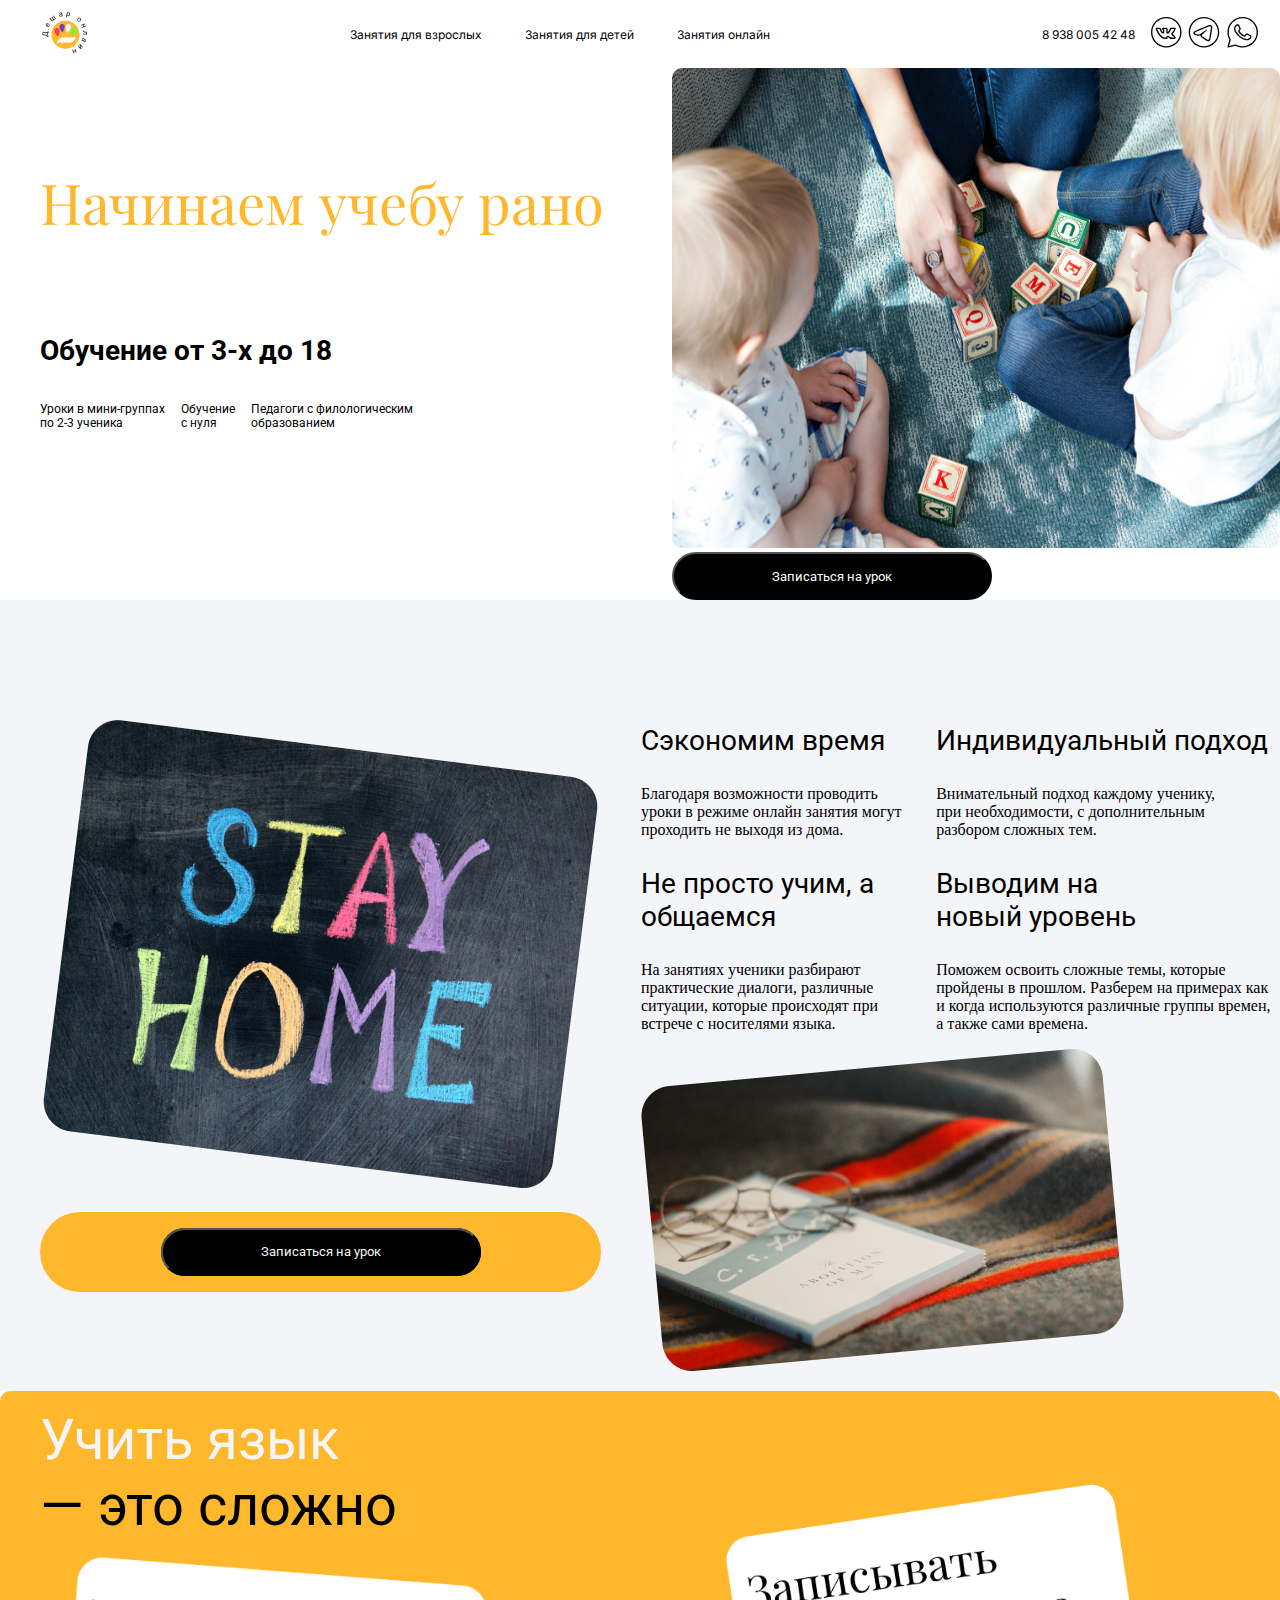
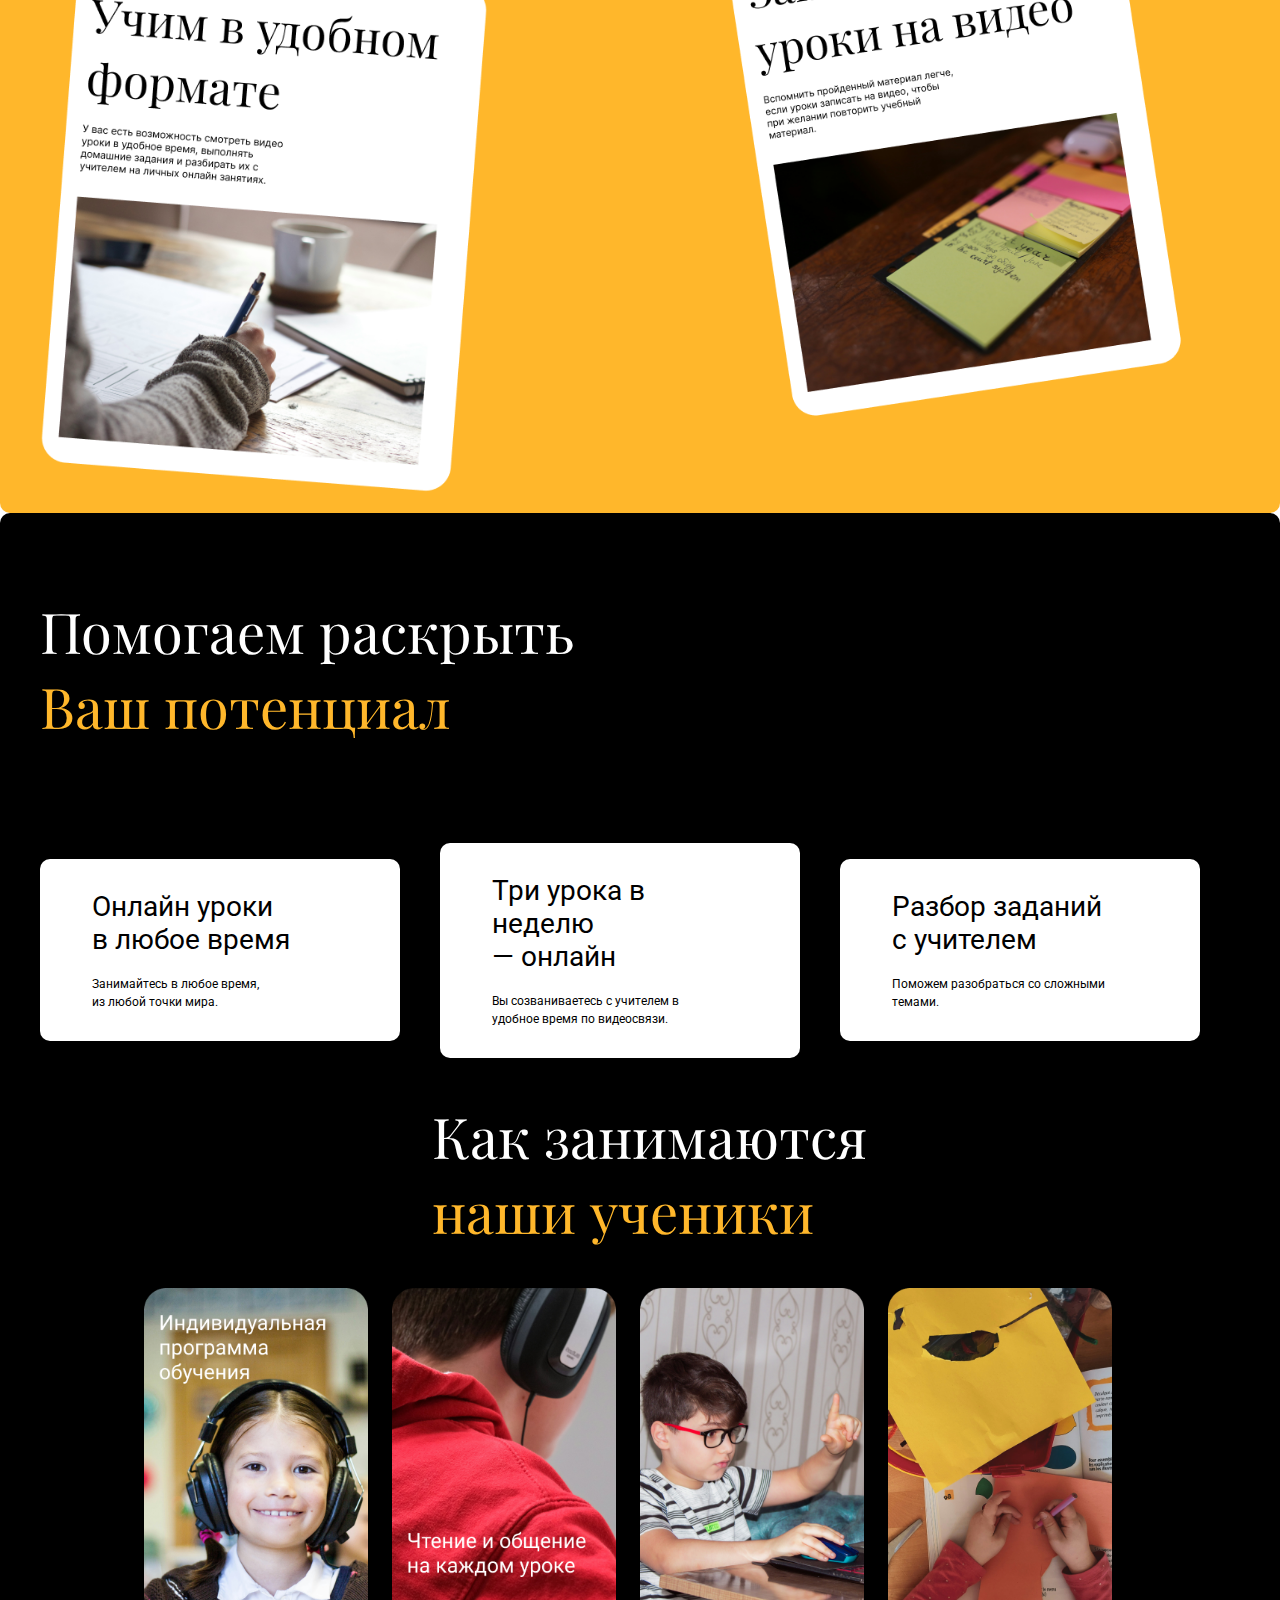
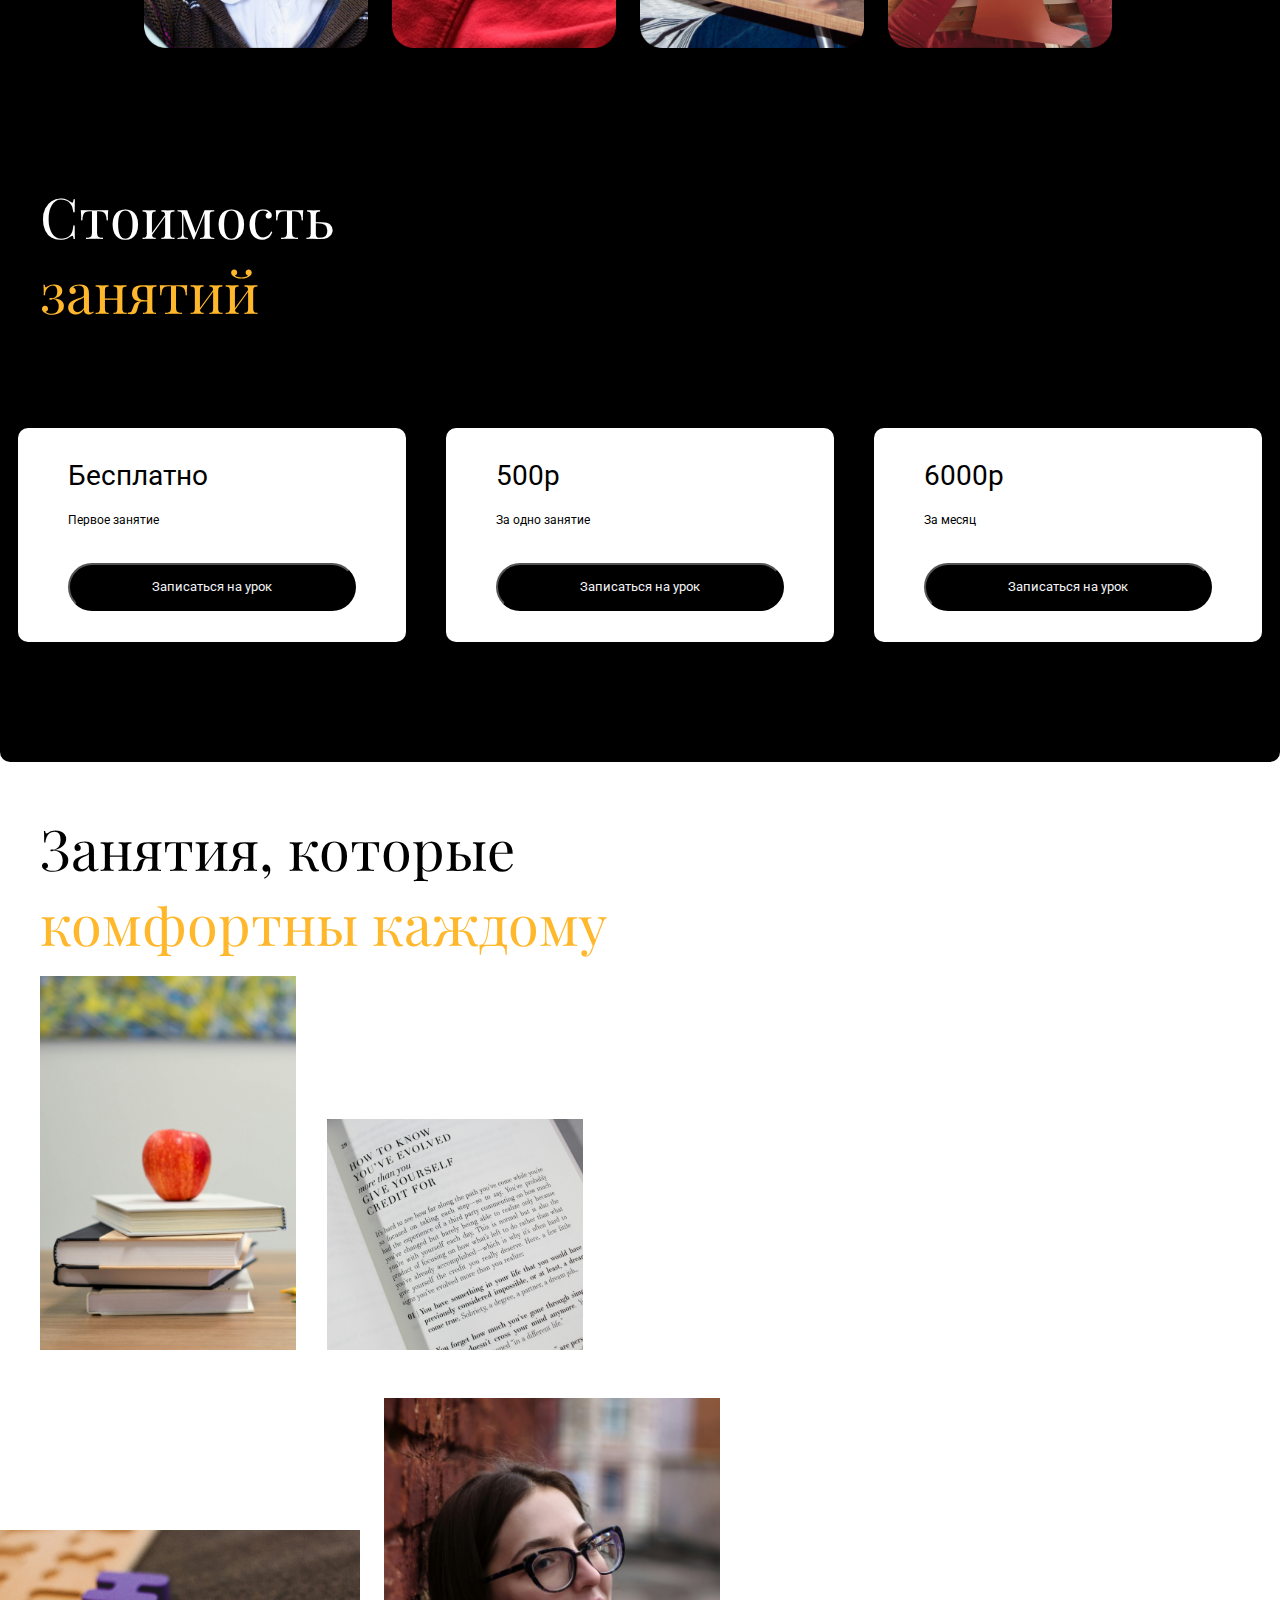
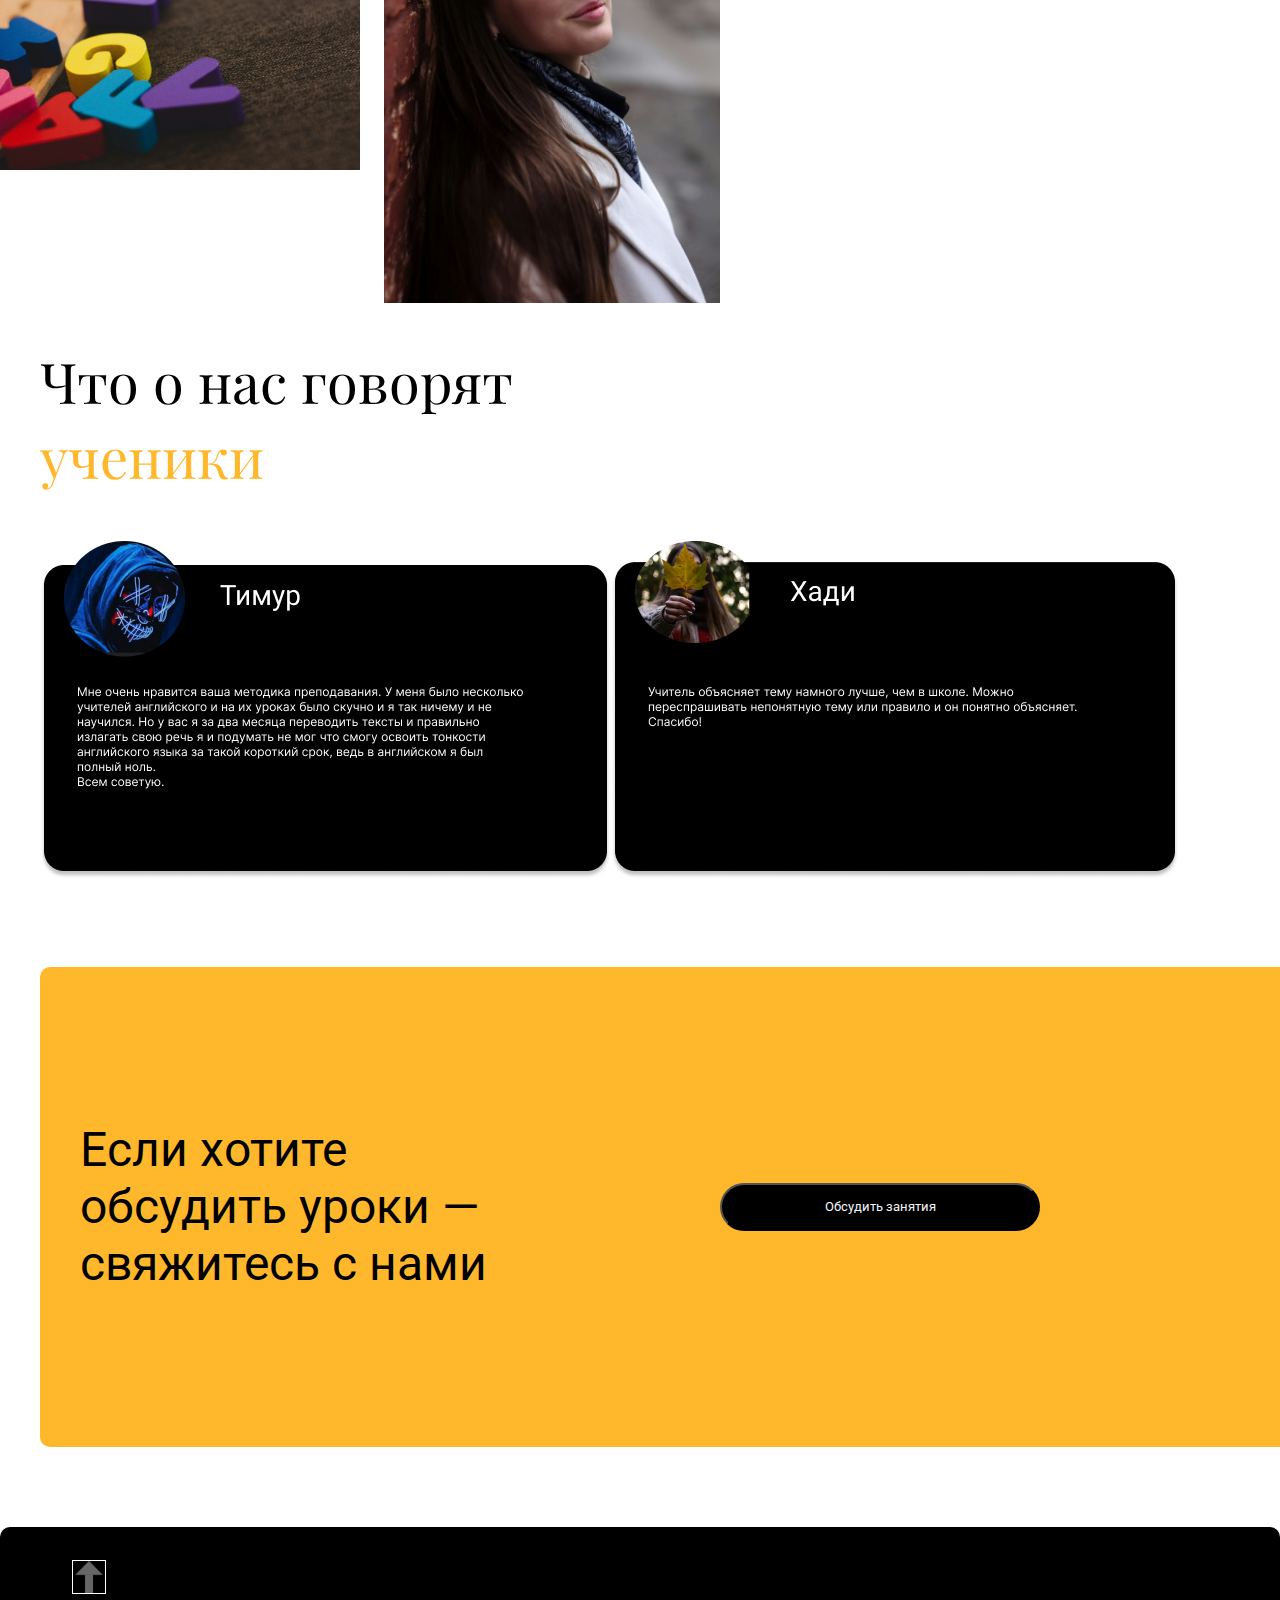
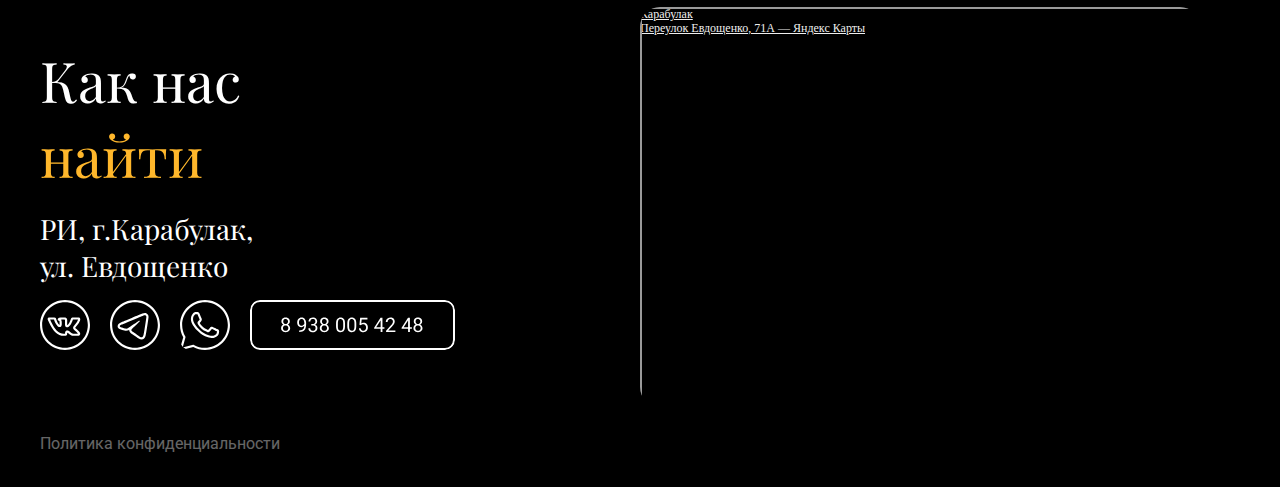
==== indexChildren.html @ b5178796 "test" ====
<!DOCTYPE html>
<html lang="en">
<head>
    <meta charset="UTF-8">
    <meta name="viewport" content="width=device-width, initial-scale=1.0">
    <meta name="description" content="Курсы и дополнительные занятия для детей от 3-х до 18. В группе и индивидуально. Репетиторы.">
    <meta name="keywords" content="Дополнительные занятия. Репетитор. Английский язык. Русский язык. Ингушский Язык.">
    <link type="image/x-icon" rel="shortcut icon" href="favicon.ico">
    <link rel="preconnect" href="https://fonts.googleapis.com">
<link rel="preconnect" href="https://fonts.gstatic.com" crossorigin>
<link href="https://fonts.googleapis.com/css2?family=Inter:ital,opsz,wght@0,14..32,100..900;1,14..32,100..900&display=swap" rel="stylesheet">

<link rel="preconnect" href="https://fonts.googleapis.com">
<link rel="preconnect" href="https://fonts.gstatic.com" crossorigin>
<link href="https://fonts.googleapis.com/css2?family=Inter:ital,opsz,wght@0,14..32,100..900;1,14..32,100..900&family=Playfair+Display:ital,wght@0,400..900;1,400..900&display=swap" rel="stylesheet">

<link rel="preconnect" href="https://fonts.googleapis.com">
<link rel="preconnect" href="https://fonts.gstatic.com" crossorigin>
<link href="https://fonts.googleapis.com/css2?family=Inter:ital,opsz,wght@0,14..32,100..900;1,14..32,100..900&family=Playfair+Display:ital,wght@0,400..900;1,400..900&family=Roboto:ital,wght@0,100;0,300;0,400;0,500;0,700;0,900;1,100;1,300;1,400;1,500;1,700;1,900&display=swap" rel="stylesheet">
    <link rel="stylesheet" href="indexChildren.css">
    <title>Дешар онлайн. Занятия для детей</title>
</head>
<body>
    
        <div class="HeadPage">
            <div class="Header">
             <a href="index.html">
                 <img class="logotip" src="logotip.png" alt="english">
             </a>
            <div class="ListItems">
              <a href="index.html" class="ListItem">Занятия для взрослых</a>
             <a href="indexChildren.html" class="ListItem">Занятия для детей</a>
             <a href="indexOnline.html" class="ListItem">Занятия онлайн</a>
            </div>
            <div class="logotipy">
                <a href="tel:+79380054248" class="Number">8 938 005 42 48</a>
                <a href="https://vk.com/id102390993" class="logotips"><img class="logo-vk" src="vk.svg" alt="vk"></a>
                <a href="https://t.me/DesharOnline" class="logotips"><img class="logo-tg" src="tg.svg" alt="telegram"></a>
                <a href="https://api.whatsapp.com/send?phone=79380054248" class="logotips"><img class="logo-whatsup" src="whatsup.svg" alt="whatsup"></a>
                
               </div>

            <div class="hamburger-menu">

                <input id="menu__toggle" type="checkbox" />
            
                <label class="menu__btn" for="menu__toggle">
            
                  <span></span>
            
                </label>
            
            
            <ul class="menu__box">
            
             
            
            <li><a class="menu__item" href="index.html">Занятия для взрослых</a></li>
            
            <li><a class="menu__item" href="indexChildren.html">Занятия для детей</a></li>
            
            <li><a class="menu__item" href="indexOnline.html">Занятия онлайн</a></li>
            
                </ul>
            
              </div>
            </div>
            <div class="Wrap">
             <div class="WrapLeft">
                 <h1 class="losung">Начинаем учебу рано</h1>
                 <div class="WrapLeftBut">
                    <a class="WrapLeftButton" href="https://t.me/DesharOnline"><button class="WrapLeftButton">Записаться на урок</button></a>
                 </div>
                 <h2 class="sublosung">Обучение от 3-х до 18</h2>
                 <div class="WrapDown">
                     <p class="minitext">Уроки в мини-группах<br>по 2-3 ученика</p>
                     <p class="minitext">Обучение <br>с нуля </p>
                     <p class="minitext">Педагоги с филологическим<br>образованием</p>
                 </div>  
             </div>          
             <div class="WrapRight">
                 <img class="picture" src="HeadPicForChild.png" alt="english">
                 <a href="https://t.me/DesharOnline"><button class="button">Записаться на урок</button></a>
             </div>  
                 
            </div>
         </div>
         <div class="SecondPage">
            <div class="SecLeft">
               <img class="imgStayHome" src="imgStayHome.png" alt="home">
               <div class="SecBut">
                   <a class="SecButton" href="https://t.me/DesharOnline"><button class="SecButton">Записаться на урок</button></a>
                </div>
            </div>
            <div class="SecRight">
               <div class="SecSubRight">
                   <div class="SecLeftBlock">
                       <p class="SecHeadText1">
                           Сэкономим время
                       </p>
                       <p class="SecSubHeadText1">
                           Благодаря возможности проводить<br>уроки в режиме онлайн занятия могут<br>проходить не выходя из дома.
                       </p>
                       <p class="SecHeadText2">
                           Не просто учим, а общаемся
                       </p>
                       <p class="SecSubHeadText2">
                           На занятиях ученики разбирают<br>практические диалоги, различные<br>ситуации, которые происходят при<br>встрече с носителями языка.
                       </p>
                      
                   </div>
                   <div class="SecRightBlock">
                       <p class="SecHeadText3">
                           Индивидуальный подход
                       </p>
                       <p class="SecSubHeadText3">Внимательный подход каждому ученику,<br>при необходимости, с дополнительным<br>разбором сложных тем.
                       </p>
                       <p class="SecHeadText4">
                           Выводим на<br>новый уровень
                       </p>
                       <p class="SecSubHeadText4">Поможем освоить сложные темы, которые<br>пройдены в прошлом. Разберем на примерах как<br>и когда используются различные группы времен, а также сами времена.
                       </p>
                   </div>
               </div>
               <div>
                   <img class="book_glass" src="книгаочки.png" alt="bookglass">
               </div>
            </div>
           
       </div>
       <div class="ThirdPage">
        <div class="ThirdLeft">
            <span class="ThirdTextTop">Учить язык</span><br>
            <span class="ThirdTextDown">— это сложно</span>
            <img class="ThirdLeftPicture" src="ThirdLeftPicture.png" alt="">
        </div>
        <div class="ThirdRight">
            <img class="ThirdRightPicture" src="TirdRightPicture.png" alt="">
        </div>

    </div>
    <div class="ForthPage">
        <div class="ForthTopBlock">
            <span class="FTBHeadTextTop">Помогаем раскрыть</span><br>
            <span class="FTBHeadTextBottom">Ваш потенциал</span>
        </div>
        <div class="ForthBottomBlock">
              <div class="ForthBottomBlockItems">
                <span class="FBBTopText">Онлайн уроки<br>в любое время</span><br><br>
                <span class="FBBBottomText">Занимайтесь в любое время,<br>из любой точки мира.</span>
              </div>
              <div class="ForthBottomBlockItems">
                <span class="FBBTopText">Три урока в неделю<br>— онлайн</span><br><br>
                <span class="FBBBottomText">Вы созваниваетесь с учителем в<br>удобное время по видеосвязи.</span>
              </div>
              <div class="ForthBottomBlockItems">
                <span class="FBBTopText">Разбор заданий<br>с учителем</span><br><br>
                <span class="FBBBottomText">Поможем разобраться со сложными<br>темами.</span>
              </div>
        </div>
    </div>
    <div class="FifthPage">
        <div class="FifthTopBlock">
            <span class="FifthTopText">Как занимаются</span><br>
            <span class="FifthBottomText">наши ученики</span>
        </div>
        <div class="FifthBottomBlock">
            <img class="fifthpicitem" src="fifthfirstpicth.png" alt="дети">
            <img class="fifthpicitem" src="fifthsecpicth.png" alt="дети">
            <img class="fifthpicitem" src="fifththirdpicth.png" alt="дети">
            <img class="fifthpicitem" src="fifthforthpicth.png" alt="дети">
        </div>
    </div>
    <div class="SixthPage">
        <div class="SixthTopBlock">
            <span class="STBTopText">Стоимость</span><br>
            <span class="STBBottomText">занятий</span>
        </div>
        <div class="SixthBottomBlock">
            <div class="SixthBottomBlockItems">
                <span class="SBBTopText">Бесплатно</span><br><br>
                <span class="SBBBottomText">Первое занятие</span><br>
                <a href="https://api.whatsapp.com/send?phone=79380054248">
                    <button class="SBBButton">Записаться на урок</button>
                </a>
            </div>
            <div class="SixthBottomBlockItems">
                <span class="SBBTopText">500р</span><br><br>
                <span class="SBBBottomText">За одно занятие</span><br>
                <a href="https://t.me/DesharOnline">
                    <button class="SBBButton">Записаться на урок</button>
                </a>
            </div>
            <div class="SixthBottomBlockItems">
                <span class="SBBTopText">6000р</span><br><br>
                <span class="SBBBottomText">За месяц</span><br>
                <a href="https://vk.com/id102390993">
                    <button class="SBBButton">Записаться на урок</button>
                </a>
            </div>
        </div>
    </div>
    <div class="SeventhPage">
        <div class="SeventhLeftBlock">
            <div class="SLBTextBlock">
                <span class="SLBTopText">Занятия, которые</span><br>
            <span class="SLBBottomText">комфортны каждому</span>
            </div>
            <div class="SLBLeftPicthBlock">
                <img class="SLBLeftPicth" src="SLBLeftPicth.png" alt="">
                <img class="SLBRightPicth" src="SLBRightPicth.png" alt="">
            </div>

        </div>
        <div class="SeventhRightBlock">
            <img class="SRBLeftPicth" src="SRBLeftPicth.png" alt="">
            <img class="SRBRightPicth" src="SRBRightPicth.png" alt="">
        </div>
    </div>
    <div class="EightthPage">
        <div class="EightthPageTopBlock">
           <span class="EPTBTopText">Что о нас говорят</span><br>
           <span class="EPTBBottomText">ученики</span>
        </div>
        <div class="EightthPageBottomBlock">
             <img class="Timur" src="Отзыв Тимура.png" alt="people">
             <img class="Hady" src="Отзыв Хади.png" alt="people">
        </div>
    </div>
    <div class="NinePage">
        <div class="NinePageLeftBlock">
            <span class="NPLBItems">Если хотите</span><br>
            <span class="NPLBItems">обсудить уроки —</span><br>
            <span class="NPLBItems">свяжитесь с нами</span><br>
            <div class="NineButLeft">
                <a href="https://t.me/DesharOnline">
                    <button class="NPBLButton">Обсудить занятия</button>
                </a>
            </div>
            
        </div>
        <div class="NinePageRightBlock">
            <div class="NineButRight">
                <a href="https://t.me/DesharOnline">
                    <button class="NPBRButton">Обсудить занятия</button>
                </a>
            </div>
            
        </div>
    </div>
    <div class="TenthPage">
            <div class="TenthPageLeftBlock">
                
                <div class="ArrowBox">
                    <a href="#">
                        <img class="arrow" src="arrow.png" alt="english"><br>
                    </a>
                </div>
                
                <span class="TPLBTopText">Как нас</span><br>
                <span class="TPLBBottomText">найти</span><br><br>
                <span class="TPLBAdress">РИ, г.Карабулак,<br>ул. Евдощенко</span><br>
                <div id="contacts" class="TenthPageIconsBlock">
                    <a class="TenthPageIcons" href="https://vk.com/id102390993"><img class="TenthPageIcons" src="vk_footer.svg" alt=""></a>
                    <a class="TenthPageIcons" href="https://t.me/DesharOnline"><img class="TenthPageIcons" src="tg_footer.svg" alt=""></a>    
                    <a class="TenthPageIcons" href="https://api.whatsapp.com/send?phone=79380054248"><img class="TenthPageIcons" src="whatsup_footer.svg" alt=""></a>
                    <a class="TenthPageIcons" href="tel:+79380054248"><img class="TenthPageIcons" src="Number.svg" alt=""></a>
                </div>
                <a class="politic" href="policy.html" target="_blank">
                    <span >Политика конфиденциальности</span>
                </a>
            </div>
            <div class="TenthPageRightBlock">
                <div class="Map" style="position:relative;overflow:hidden;">
                    <a href="https://yandex.ru/maps/20180/karabulak/?utm_medium=mapframe&utm_source=maps" 
                    style="color:#eee;font-size:12px;position:absolute;top:0px;">Карабулак
                </a><a href="https://yandex.ru/maps/20180/karabulak/house/pereulok_yevdoshchenko_71a/YE0YfwdiQU0FQFppfX9wdX5hZQ==/?ll=44.902882%2C43.314221&utm_medium=mapframe&utm_source=maps&z=16.45" 
                style="color:#eee;font-size:12px;position:absolute;top:14px;">Переулок Евдощенко, 71А — Яндекс Карты</a>
                <iframe src="https://yandex.ru/map-widget/v1/?ll=44.902882%2C43.314221&mode=search&ol=geo&ouri=ymapsbm1%3A%2F%2Fgeo%3Fdata%3DCgo0ODU0MzMzMjUwEnTQoNC-0YHRgdC40Y8sINCg0LXRgdC_0YPQsdC70LjQutCwINCY0L3Qs9GD0YjQtdGC0LjRjywg0JrQsNGA0LDQsdGD0LvQsNC6LCDQv9C10YDQtdGD0LvQvtC6INCV0LLQtNC-0YnQtdC90LrQviwgNzHQkCIKDY2cM0IVw0EtQg%2C%2C&z=16.45" 
                width="560" height="400" frameborder="1" allowfullscreen="true" 
                    style="position:relative;"></iframe>
                </div>
            </div>

        </div>
         
    
</body>
</html>
---- indexChildren.css ----
body {
    margin: 0;
}
.HeadPage {
    background-color: #fff;
   display: flex;
   flex-wrap: wrap;
   width: 100%;
}
.WrapLeftBut {
    display: none;
}
@media (max-width: 500px) {
    
    .WrapLeft {
       
         display: flex;
        flex-wrap: wrap;
        width: 100%;
        
    }
    .WrapRight {
        display: none;
    }
    .losung {
        background-image: url("./HeadPicForChildBG.png");
        background-size: cover;
    background-color: #fff;
    color: #FFB72B;
    font-family: "Playfair Display", serif;
    font-size: 2rem;
    font-weight: normal;
    margin: 3rem 0;
    padding: 0;
    width: 100%;
    }
    .sublosung {
    background-image: url("");
    background-size: contain;
    color: #000000;
    font-family: "Roboto", sans-serif;
    font-size: 1.75rem;
    font-weight: bold;
    width: 100%;
    margin: 0;
    }

     .ListItem,
     .Number,
     .logotips {

      display: none;
        }

        .minitext {
            display: none;
        }
        .WrapDown {
            display: none;
        }
        
        .WrapLeftButton {
          background-color: #000000;
    font-family: "Roboto", sans-serif;
    width: 20rem;
    height: 3rem;
    color: #fff;
    font-size: 0.8rem;
    border-radius:  50px;
    
    
   }
   .WrapLeftBut {
    padding: 2.5rem 0 2.5rem 2.5rem;
    margin: 0;
    display: block;
   }
}

    

.Header {
    
    font-family: 'Inter';
    font-size: 0.75rem;
    min-height: 1px;
    display: flex;
    align-items: center;
    margin-left: 1.5rem;
    padding: 0.5rem 1rem;
    width: 100%;
    border-radius: 50px;
    
}
.ListItem,
.Number,
.logotips {
color: #000000;
}
.logotip {
 margin-right: 16.4rem;   
 border-radius: 50%;
}

.ListItem {
    text-decoration: none;
    padding-right: 2.5rem;
    font-family: 'Inter';
    font-size: 0.75rem;
    font-family: "Inter", sans-serif;
    font-style: normal;
}
.ListItems :hover {
    color: #FFB72B;
}
.logotipy {
    display: flex;
    align-items: center;
    margin-left: auto;
}

.Number {
    padding-right: 1rem;
    text-decoration: none;
    font-family: 'Inter';
font-size: 0.75rem;
}
.logotipy :hover {
    color: #FFB72B;
    border-radius: 50%;
}
.logotips {
    padding-right: 0.4rem;
}

.Wrap {
width: 100%;
display: flex;
}
.WrapLeft {
    width: 100%;
}

.picture {
    width: 38rem;
    height: 30rem;
    margin-right: auto;
    border-radius: 10px;
}
.losung {
    
    background-color: #fff;
    color: #FFB72B;
    font-family: "Playfair Display", serif;
    font-size: 3.5rem;
    font-weight: normal;
    margin-left: 2.5rem;
    padding: 3.625rem 0;
    width: 100%;
}
.sublosung {
    background-color: #fff;
    color: #000000;
    font-family: "Roboto", sans-serif;
    font-size: 1.75rem;
    font-weight: bold;
    width: 32rem;
    margin-left: 2.5rem;
}
.WrapDown {
display: flex;
align-items: center;
margin-left: 2.5rem;
}

.minitext {
   background-color: #fff;
    color: #000000;
    font-family: "Roboto", sans-serif;
    font-weight: normal;
    font-size: 0.75rem;
    padding: 0 1rem 0 0;
}
.button {
    background-color: #000000;
    font-family: "Roboto", sans-serif;
    width: 20rem;
    height: 3rem;
    color: #fff;
    font-size: 0.8rem;
    border-radius:  50px;
}
a :hover {
    color: #000000;
    background-color: #FFB72B;
}

.SecondPage {
    background-color: #F4F5F9;
    display: flex;
align-items: center;
padding-top: 1rem;

}

@media (max-width: 500px) {
    .SecondPage {
        width: 100%;
        display: flex;
        flex-wrap: wrap;
        background-color: #fff;
        
    }
    .SecRightBlock {
        width: 100%;
        margin: 0;
        background-color: #fff;
    }
    .SecRight {
        margin: 0;
        
    }
    .SecSubRight {
        margin: 0;
        background-color: #fff;
    }
    .imgStayHome {
        display: none;
        
    }
    .SecButton {
        display: none;
    }
    
    .SecHeadText1, .SecHeadText2 {
        display: none;
    }
   
    .SecSubHeadText1, .SecSubHeadText2 {
        display: none;
    }
    .book_glass {
        width: 20rem;

    }
  
}

.imgStayHome {
    padding-bottom: 1rem;
}
.SecSubRight {
    background-color: #F4F5F9;
    display: flex;
align-items: center;
}
.SecLeftBlock {
margin-right: 2rem;
}
.SecRight {
    padding: 5rem 0 1rem 2.5rem;
    margin-right: auto;
}
.SecLeft {
    margin-left: 2.5rem;
}
.SecHeadText1, .SecHeadText2, .SecHeadText3, .SecHeadText4 {
    
    font-size: 1.75rem;
    font-family: "Roboto", sans-serif;
    color: #000000;
}
.SecBut {
   background-color: #FFB72B;
   border-radius: 50px;
   display: flex;
   align-items: center;
   justify-content: center;
   min-height: 5rem;
   width: 100%;
}
.SecButton {
    background-color: #000000;
    font-family: "Roboto", sans-serif;
    width: 20rem;
    height: 3rem;
    color: #F4F5F9;
    font-size: 0.8rem;
    border-radius:  50px;
}

a :hover {
    background-color: #FFB72B;
    
}

.ThirdPage {
   display: flex;
   align-items: center;
   
   background-color: #FFB72B;
   border-radius: 10px;
}
.ThirdLeft {
    margin: 1rem 2.5rem;
    background-color: #FFB72B;
}
.ThirdRight {
    margin-left: auto;
    background-color: #FFB72B;
    padding-right: 6rem;
    

}
.ThirdTextTop {
    
    font-size: 3.5rem;
    font-family: "Roboto", sans-serif;
    color: #F4F5F9;
    background-color: #FFB72B;
}
.ThirdTextDown {
    font-size: 3.5rem;
    font-family: "Roboto", sans-serif;
    color: #000000;
    background-color: #FFB72B;
}
.ThirdLeftPicture {
    margin-top: 1rem;
    background-color: #FFB72B;
    width: 28rem;
}
.ThirdRightPicture {
    background-color: #FFB72B;
    width: 100%;
}
@media (max-width: 500px) {
  .ThirdPage {
    width: 100%;
        display: flex;
        flex-wrap: wrap;
        margin: 2rem 0;
  }

  .ThirdTextTop {
    
    font-size: 2rem;
    font-family: "Roboto", sans-serif;
    color: #F4F5F9;
    background-color: #FFB72B;
}
.ThirdTextDown {
    font-size: 2rem;
    font-family: "Roboto", sans-serif;
    color: #000000;
    background-color: #FFB72B;
}

  .ThirdRight {
    display: none;
  }
  .ThirdLeft {
    width: 100%;
    
        color: #FFB72B;
        font-family: "Playfair Display", serif;
        font-size: 2rem;
  }
  .ThirdLeftPicture {
    margin-top: 1rem;
    background-color: #FFB72B;
    width: 20rem;
}
}

.ForthPage {
    width: 100%;
    
}

.ForthTopBlock {
    font-family: "Playfair Display", serif;
    font-weight: normal;
    font-size: 3.5rem;
    padding: 5rem 0 3.75rem 2.5rem;
    background-color: #000000;
    border-radius: 10px 10px 0 0px;
}
.FTBHeadTextTop {
    color: #fff;
    background-color: #000000;
}
.FTBHeadTextBottom {
color: #FFB72B;
background-color: #000000;
}
.ForthBottomBlock {
    display: flex;
    align-items: center;
    justify-content: center;
    padding: 2.5rem;
    background-color: #000000;
    
}

.ForthBottomBlockItems {
   padding: 1.94rem 3.25rem;
   margin-right: 2.5rem;
   border-radius: 10px;
   width: 23.5rem;
   background-color: #fff;
}
.FBBTopText {
    background-color: #fff;
    font-family: "Roboto", sans-serif;
    font-size: 1.75rem;
    font-weight: normal;
    margin: 1rem 0;
}
.FBBBottomText {
    background-color: #fff;
    font-family: "Roboto", sans-serif;
    font-size: 0.75rem;
    font-weight: normal;
}
@media (max-width: 500px) {
    
        .ForthPage {
        width: 100%;
        display: flex;
        flex-wrap: wrap;
        }
        .ForthTopBlock {
            font-family: "Playfair Display", serif;
            font-weight: normal;
            font-size: 2rem;
            width: 100%;
            background-color: #000000;
            border-radius: 10px 10px 0 0px;
        }
        .ForthBottomBlock {
            display: flex;
            flex-direction: column;
            padding: 1rem;
            background-color: #000000;
            width: 100%;
        }
        .ForthBottomBlockItems {
            margin: 0 0 1rem 0;
            border-radius: 10px;
            width: 15rem;
            background-color: #fff;
         }
}
.FifthPage {
    background-color: #000000;
}

.FifthBottomBlock {
    background-color: #000000;
    display: flex;
    align-items: center;
    justify-content: center;
}
.fifthpicitem {
    background-color: #000000;
    margin: 2.5rem 1.5rem 3.125rem 0;
    width: 14rem;
}
.FifthTopText {
    background-color: #000000;
    color: #fff;
    font-family: "Playfair Display", serif;
    font-weight: normal;
    font-size: 3.5rem;
    margin-left: 27rem;
}
.FifthBottomText {
    background-color: #000000;
    color: #FFB72B;
    font-family: "Playfair Display", serif;
    font-weight: normal;
    font-size: 3.5rem;
    margin-left: 27rem;
}

@media (max-width: 500px) {
    
    .FifthPage {
   
   display: flex;
   flex-wrap: wrap;
    width: 100%;
    }

    .FifthTopText {
        background-color: #000000;
        color: #fff;
        font-family: "Playfair Display", serif;
        font-weight: normal;
        font-size: 2rem;
        margin-left: 2rem;
        padding-top: 2rem;
    }
    .FifthBottomText {
        background-color: #000000;
        color: #FFB72B;
        font-family: "Playfair Display", serif;
        font-weight: normal;
        font-size: 2rem;
        margin-left: 2rem;
    }
    .FifthTopBlock {
        display: flex;
        flex-wrap: wrap;
        
    }
    .FifthBottomBlock {
    background-color: #000000;
     display: flex;
    flex-wrap: wrap;
    width: 100%;
        }
}


.SixthPage {
    width: 100%;
    background-color: #000000;
    padding-bottom: 5rem;
    border-radius: 0 0 10px 10px;
}
@media (max-width: 500px) {
    
    .SixthPage {
    width: 100%;
    display: flex;
    flex-wrap: wrap;
    }
    .SixthTopBlock {
        font-family: "Playfair Display", serif;
        font-weight: normal;
        font-size: 2rem;
        width: 100%;
        background-color: #000000;
        border-radius: 10px 10px 0 0px;
    }
    .SixthBottomBlock {
        display: flex;
        flex-wrap: wrap;
        background-color: #000000;
        width: 15rem;
    }
    .SixthBottomBlockItems {
        margin: 0 auto 1rem 2rem;
        border-radius: 10px;
        
        background-color: #fff;
    }    
}
.SixthTopBlock {
    font-family: "Playfair Display", serif;
    font-weight: normal;
    font-size: 3.5rem;
    padding: 5rem 0 3.75rem 2.5rem;
    background-color: #000000;
    border-radius: 0px 10px 0 0px;
}
.STBTopText{
    color: #fff;
    background-color: #000000;
}
.STBBottomText {
color: #FFB72B;
background-color: #000000;
}
.SixthBottomBlock {
    display: flex;
    align-items: center;
    justify-content: center;
    padding: 2.5rem;
    margin-left: 2.5rem;
    background-color: #000000;
    
}

.SixthBottomBlockItems {
   padding: 1.94rem 3.125rem;
   margin-right: 2.5rem;
   border-radius: 10px;
   width: 23.5rem;
   background-color: #fff;
}
.SBBTopText {
    background-color: #fff;
    font-family: "Roboto", sans-serif;
    font-size: 1.75rem;
    font-weight: normal;
    margin: 1rem 0;
}
.SBBBottomText {
    background-color: #fff;
    font-family: "Roboto", sans-serif;
    font-size: 0.75rem;
    font-weight: normal;
}
.SBBButton {
    background-color: #000000;
    font-family: "Roboto", sans-serif;
    width: 18rem;
    height: 3rem;
    color: #F4F5F9;
    font-size: 0.8rem;
    border-radius:  50px;
    margin-top: 2.2rem;
}

.SeventhPage {
    background-color: #fff;
    display: flex;
    flex-wrap: wrap;
}

@media (max-width: 500px) {
    .SeventhPage {
        display: flex;
        flex-wrap: wrap;
       width: 100%;
    }

    .SeventhLeftBlock {
        background-color: #fff;
        padding: 0;
        margin: 0;
        display: flex;
        flex-wrap: wrap;
        width: 100%;
    }
    .SeventhRightBlock {
        background-color: #fff;
        padding: 0;
        margin: 0;
        display: flex;
        flex-wrap: wrap;
        width: 100%;
    }

    
    .SLBLeftPicth {
        margin-right: 1rem;
        width: 100%;
    }
    .SLBRightPicth {
    display: none;
    }
    .SRBLeftPicth {
        width: 5rem;
        margin-left: 1rem;
        margin-bottom: 1rem;
    }
    .SRBRightPicth {
    width: 5rem;
    margin-left: 1rem;
    }
    .SLBTextBlock {
        background-color: #fff;
        padding: 0;
        margin-left: 0;
        width: 100%;
    }
    .SLBTopText {
        background-color: #fff;
        color: #000000;
        font-family: "Playfair Display", serif;
        font-weight: normal;
        font-size: 2rem;
        
        
    }
    .SLBBottomText{
        background-color: #fff;
        color: #FFB72B;
        font-family: "Playfair Display", serif;
        font-weight: normal;
        font-size: 2rem;
        width: 100%;
    }
}

.SeventhLeftBlock {
    background-color: #fff;
    padding: 2rem 0 3rem 0;
}
.SeventhRightBlock {
    display: flex;
    align-items: center;
    background-color: #fff;
}
.SLBLeftPicthBlock {
    display: flex;
    align-items: end;
    background-color: #fff;
    padding-left: 2.5rem;
}

.SLBLeftPicth {
    
    width: 16rem;
}
.SLBRightPicth {
margin-left: auto;
width: 16rem;
margin-right: 1.5rem;
}
.SRBLeftPicth {
    width: 22.5rem;
    margin-right: 1.5rem; 
}
.SRBRightPicth {
width: 21rem;
}
.SLBTextBlock {
    background-color: #fff;
    padding: 1rem 0;
    margin-left: 2.5rem;
}
.SLBTopText {
    background-color: #fff;
    color: #000000;
    font-family: "Playfair Display", serif;
    font-weight: normal;
    font-size: 3.5rem;
    
}
.SLBBottomText{
    background-color: #fff;
    color: #FFB72B;
    font-family: "Playfair Display", serif;
    font-weight: normal;
    font-size: 3.5rem;
}

.EightthPage {
    background-color: #fff;
    width: 100%;
    margin: 2.5rem 0;
}

@media (max-width: 500px) {
    .EightthPage {
        display: flex;
        flex-wrap: wrap;
        width: 100%;
    }
    .EightthPageTopBlock {
        background-color: #fff;
        margin-left: 1rem;
    }
    .EightthPageBottomBlock {
        background-color: #fff;
        margin-left: 1rem;
        display: flex;
        flex-wrap: wrap;
        padding: 1rem 0; 
    }
    .EPTBTopText{
        background-color: #fff;
        color: #000000;
        font-family: "Playfair Display", serif;
        font-weight: normal;
        font-size: 2rem;
    }
    .EPTBBottomText{
        background-color: #fff;
        color: #FFB72B;
        font-family: "Playfair Display", serif;
        font-weight: normal;
        font-size: 2rem;
    }
    .Timur {
        width: 100%;
    }
    .Hady {
        width: 100%;
    }
}

.EightthPageTopBlock {
    background-color: #fff;
    margin-left: 2.5rem;
}
.EightthPageBottomBlock {
    background-color: #fff;
    margin-left: 2.5rem;
    display: flex;
    align-items: center;
    padding: 3rem 0; 
}
.EPTBTopText{
    background-color: #fff;
    color: #000000;
    font-family: "Playfair Display", serif;
    font-weight: normal;
    font-size: 3.5rem;
}
.EPTBBottomText{
    background-color: #fff;
    color: #FFB72B;
    font-family: "Playfair Display", serif;
    font-weight: normal;
    font-size: 3.5rem;
}

.NinePage {
    background-color: #FFB72B;
    width: 80rem;
    height: 20rem;
    display: flex;
    align-items: center;
    padding: 5rem 0;
    border-radius: 10px;
    margin-left: 2.5rem;
    margin-right: 2.5rem;
    margin-bottom: 5rem;
}

@media (max-width: 500px) {
    .NinePage {
        display: flex;
        flex-wrap: wrap;
        width: 100%;
        padding: 5rem 0;
        margin: 2rem 0 0 0;
    }
    .NinePageLeftBlock {
        margin-left: 1rem;
        background-color: #FFB72B;
        color: #000000;
        font-family: "Roboto", sans-serif;
        font-weight: normal;
        font-size: 2rem;
        width: 100%;
        display: flex;
        flex-wrap: wrap;
    }
    .NPLBItems {
        background-color: #FFB72B;
        width: 100%;
        
    }
    .NinePageRightBlock {
    display: none;
    }
    .NPBBButton {
        display: none;
    }
    
    .NPBLButton  {
        background-color: #000000;
        font-family: "Roboto", sans-serif;
        width: 20rem;
        height: 3rem;
        margin-top: 5rem;
        color: #F4F5F9;
        font-size: 0.8rem;
        border-radius:  50px;
        display: block;
    }
    .NineButLeft {
    margin-top: 2rem;
    }
}    
.NinePageLeftBlock {
    margin-left: 2.5rem;
    background-color: #FFB72B;
    color: #000000;
    font-family: "Roboto", sans-serif;
    font-weight: normal;
    font-size: 3rem;
    width: 100%;
}
.NPLBItems {
    background-color: #FFB72B;
    
}
.NinePageRightBlock {
margin-left: 2.5rem;
background-color: #FFB72B;
display: flex;
align-items: center;
width: 100%;
}
.NPBLButton {
    display: none;
}
.NPBRButton {
    background-color: #000000;
    font-family: "Roboto", sans-serif;
    width: 20rem;
    height: 3rem;
    color: #F4F5F9;
    font-size: 0.8rem;
    border-radius:  50px;
    
}
.NineButLeft {
    background-color: #FFB72B;
    margin-left: 10rem;
}

.TenthPage {
    background-color: #000000;
    display: flex;
    align-items: center;
    border-radius: 10px 10px 0 0;
}

@media (max-width: 500px) {
    .TenthPage {
        display: flex;
        flex-wrap: wrap;
        width: 100%;
        padding: 0rem;
        margin: 2rem 0 0 0;
        border-radius: 10px 10px 0 0;
    }
    
    .Map {
        display: none;
    }
    .TenthPageRightBlock {
      display: none;
    
    }
    .TenthPageLeftBlock {
        width: 100%;
        margin: 0;
        background-color: #000000;
        padding: 2rem 0;
        
    }
    .TenthPageIcons {
        background-color: #000000;
        color: #FFB72B;
        border-radius: 10px;
        margin: 0.625rem;

    }
    
    .TenthPageIconsBlock {
        width: 100%;
        display: flex;
        flex-wrap: wrap;
        background-color: #000000;
        margin: 0;
    }
    
    .arrow {
        width: 2rem;
        height: 2rem;
        background-color: #000000;
        
    }
    .ArrowBox {
        background-color: #000000;
        border: solid #fff 1px;
        width: 2rem;
        height: 2rem;
        margin-left: 1rem;
        margin-bottom: 3rem;
    }
    
    
    .TPLBTopText {
        background-color: #000000;
        color:#fff ;
        font-family: "Playfair Display", serif;
        font-weight: normal;
        font-size: 2rem;
    }
    .TPLBBottomText {
        background-color: #000000;
        color:#FFB72B ;
        font-family: "Playfair Display", serif;
        font-weight: normal;
        font-size: 2rem;
    }
    .TPLBAdress {
        background-color: #000000;
        color:#fff ;
        font-family: "Playfair Display", serif;
        font-weight: normal;
        font-size: 1.75rem; 
    }
    .politic {
        margin: 5rem 0 0 0;
        color: #ffffff;
        font-family: "Roboto", sans-serif;
        font-weight: normal;
        font-size: 1rem;
        text-decoration: none;
        width: 100%;
        display: flex;
        flex-wrap: wrap;
        opacity: 40%;
        
  }
}

.TenthPageLeftBlock {
    margin: 0 2.5rem;
    width: 43.75rem;
    background-color: #000000;
}
.TenthPageRightBlock {
    background-color: #000000;
margin: 5rem;
display: flex;
align-items: center;
}
.TenthPageIcons {
    background-color: #000000;
    color: #FFB72B;
    border-radius: 10px;
    margin-right: 0.625rem;
}

.TenthPageIconsBlock {
    display: flex;
    align-items: center;
    background-color: #000000;
    margin: 1rem 0;
}

.arrow {
    width: 2rem;
    height: 2rem;
    background-color: #000000;
    
}
.ArrowBox {
    background-color: #000000;
    border: solid #fff 1px;
    width: 2rem;
    height: 2rem;
    margin-left: 2rem;
    margin-bottom: 3rem;
}

.Map {
    width: 35rem;
    height: 25rem;
    border-radius: 20px;
}
.TPLBTopText {
    background-color: #000000;
    color:#fff ;
    font-family: "Playfair Display", serif;
    font-weight: normal;
    font-size: 3.5rem;
}
.TPLBBottomText {
    background-color: #000000;
    color:#FFB72B ;
    font-family: "Playfair Display", serif;
    font-weight: normal;
    font-size: 3.5rem;
}
.TPLBAdress {
    background-color: #000000;
    color:#fff ;
    font-family: "Playfair Display", serif;
    font-weight: normal;
    font-size: 1.75rem; 
}

.hamburger-menu {
    display: none;
}

@media (max-width: 500px) {
    .hamburger-menu {
        display: block;
        width: 100%;
    }
    .menu__btn {
  
        display: flex;
      
        align-items: center;
    
        position: fixed;
        margin-left: 20rem;
      
        top: 20px;
      
        left: 20px;
      
        width: 26px;
      
        height: 26px;
      
      
        cursor: pointer;
      
        z-index: 1;
      
      }
}

#menu__toggle {

    opacity: 0;
  
  }
  
  #menu__toggle:checked ~ .menu__btn > span {
  
    transform: rotate(45deg);
  
  }
  
  #menu__toggle:checked ~ .menu__btn > span::before {
  
    top: 0;
  
    transform: rotate(0);
  
  }
  
  #menu__toggle:checked ~ .menu__btn > span::after {
  
    top: 0;
  
    transform: rotate(90deg);
  
  }
  
  #menu__toggle:checked ~ .menu__box {
  
    visibility: visible;
  
    left: 0;
  
  }
  
  .menu__btn {
  
    display: flex;
  
    align-items: center;

  
    position: fixed;
  
    top: 20px;
  
    left: 20px;
  
    width: 26px;
  
    height: 26px;
  
  
    cursor: pointer;
  
    z-index: 1;
  
  }
  
  .menu__btn > span,
  
  .menu__btn > span::before,
  
  .menu__btn > span::after {
  
    display: block;
  
    position: absolute;
  
    width: 100%;
  
    height: 2px;
  
    background-color: #333333;
  
    transition-duration: .25s;
  
  }
  
  .menu__btn > span::before {
  
    content: '';
  
    top: -8px;
  
  }
  
  .menu__btn > span::after {
  
    content: '';
  
    top: 8px;
  
  }
  
  .menu__box {
  
    display: block;
  
    position: fixed;
  
    visibility: hidden;
  
    top: 0;
  
    left: -100%;
  
    width: 300px;
  
    height: 100%;
  
    margin: 0;
  
    padding: 80px 0;
  
    list-style: none;
  
    background-color: #fff;
  
    box-shadow: 1px 0px 6px rgba(0, 0, 0, .2);
  
    transition-duration: .25s;
  
  }
  
  .menu__item {
  
    display: block;
  
    padding: 12px 24px;
  
    color: #333;
  
    font-size: 20px;
  
    font-weight: 600;
  
    text-decoration: none;
  
    transition-duration: .25s;
  
  }
  
  .menu__item:hover {
  
    background-color: #FFDEC0;
  
  }

  .politic {
    margin: 5rem 0 0 0;
    color: #ffffff;
    font-family: "Roboto", sans-serif;
    font-weight: normal;
    font-size: 1rem;
    text-decoration: none;
    width: 100%;
    display: flex;
    flex-wrap: wrap;
    opacity: 40%;
    
}
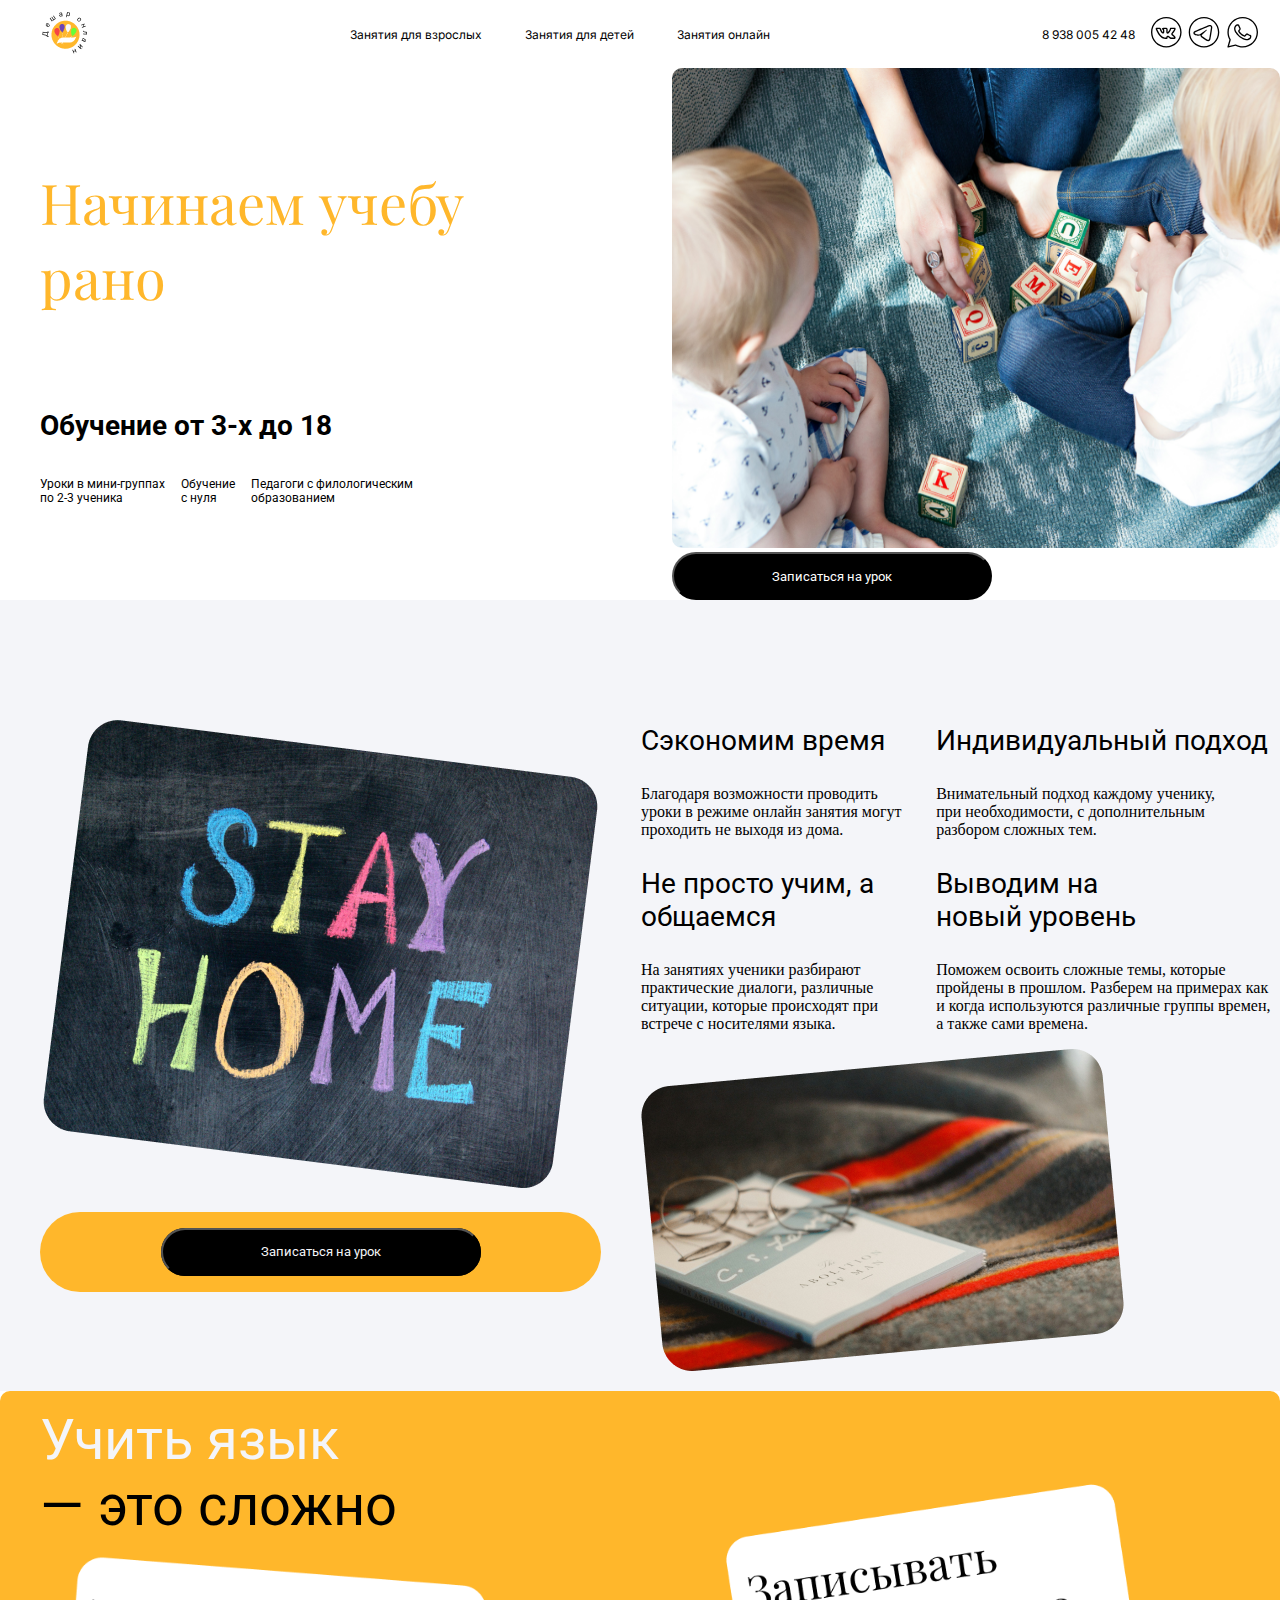
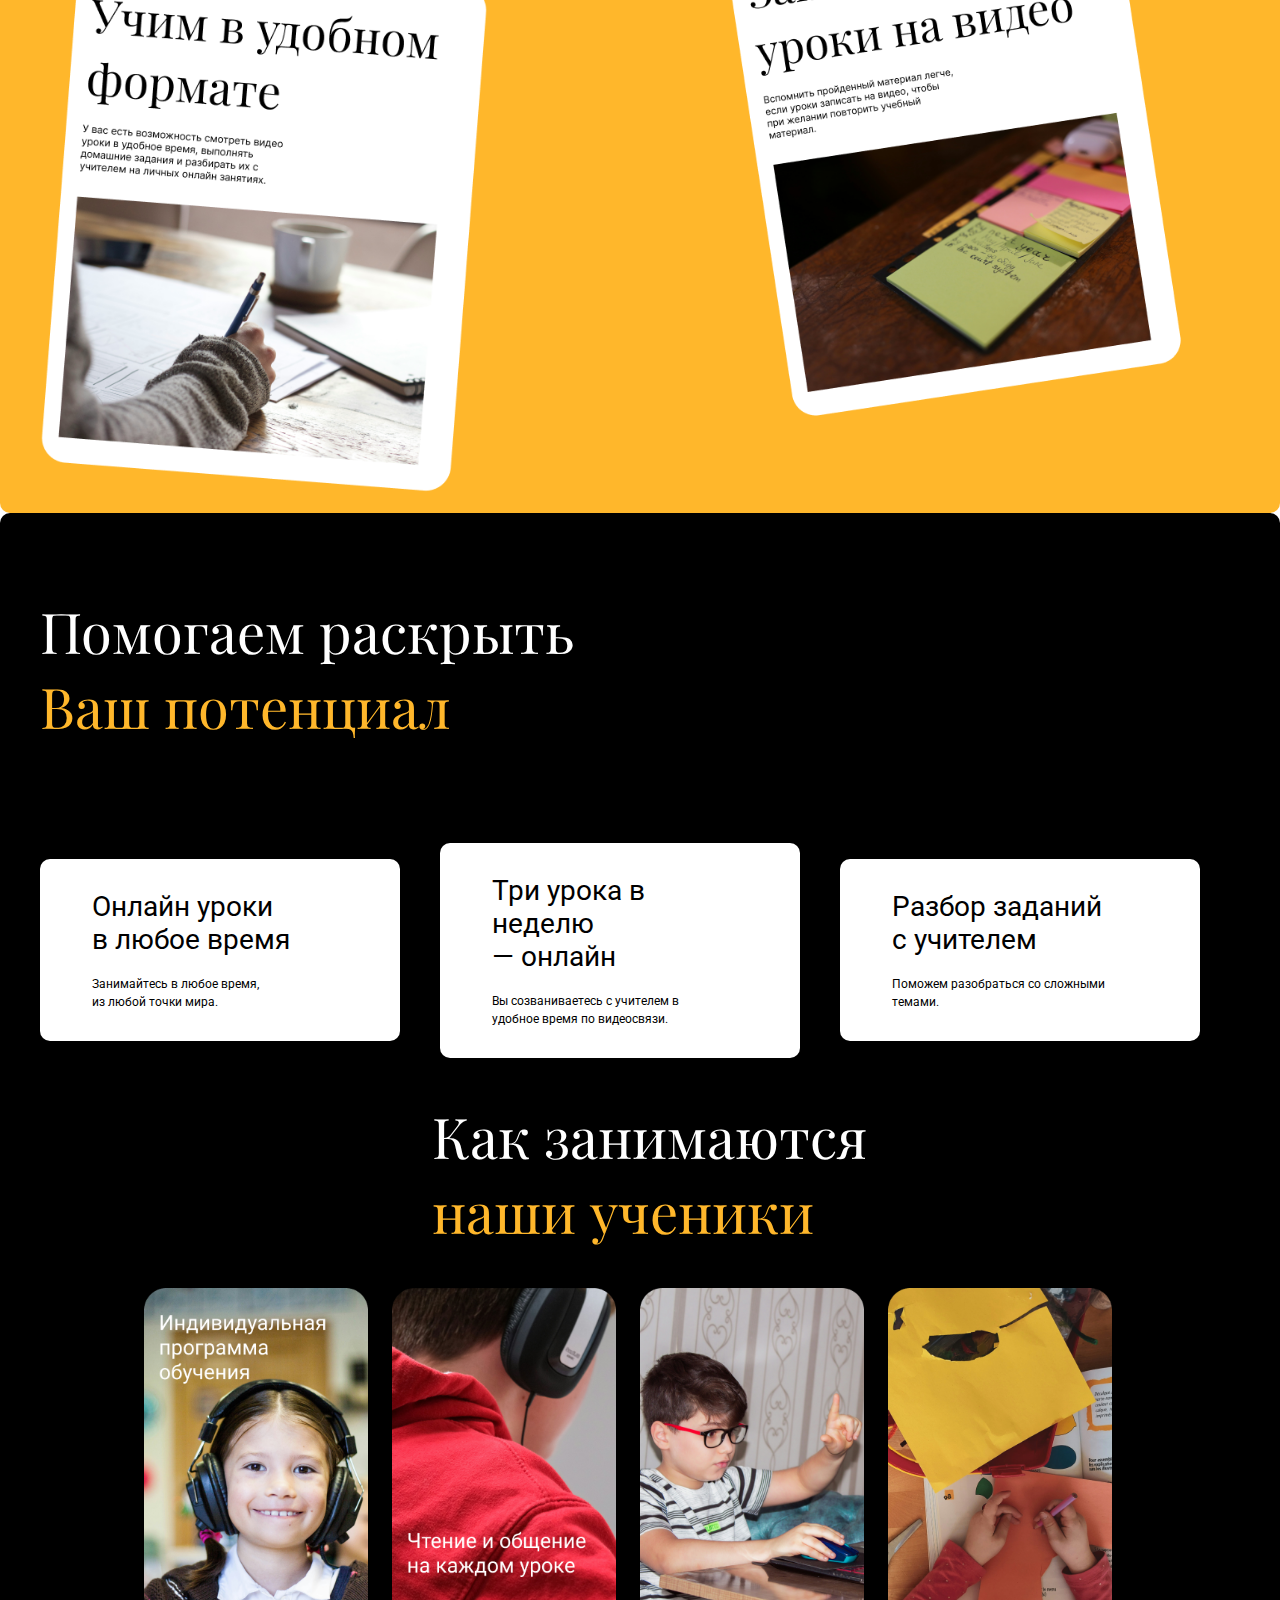
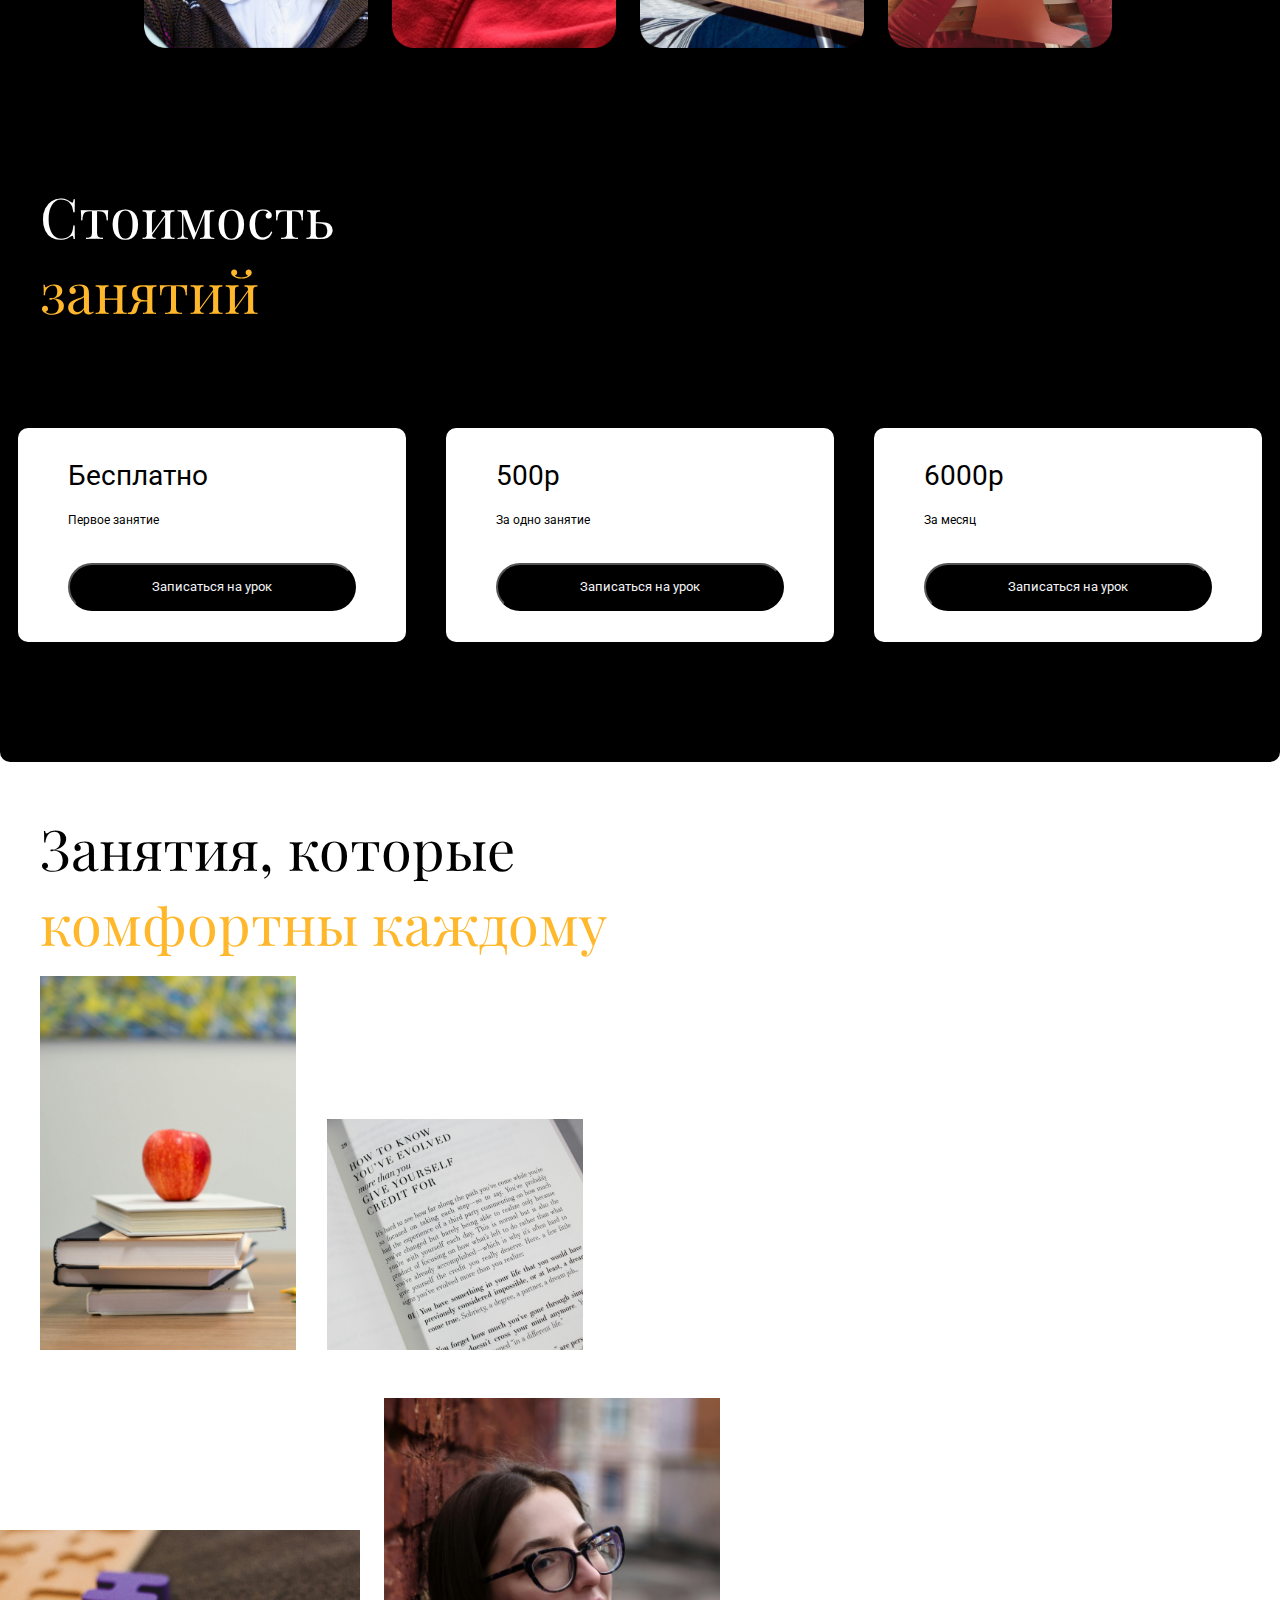
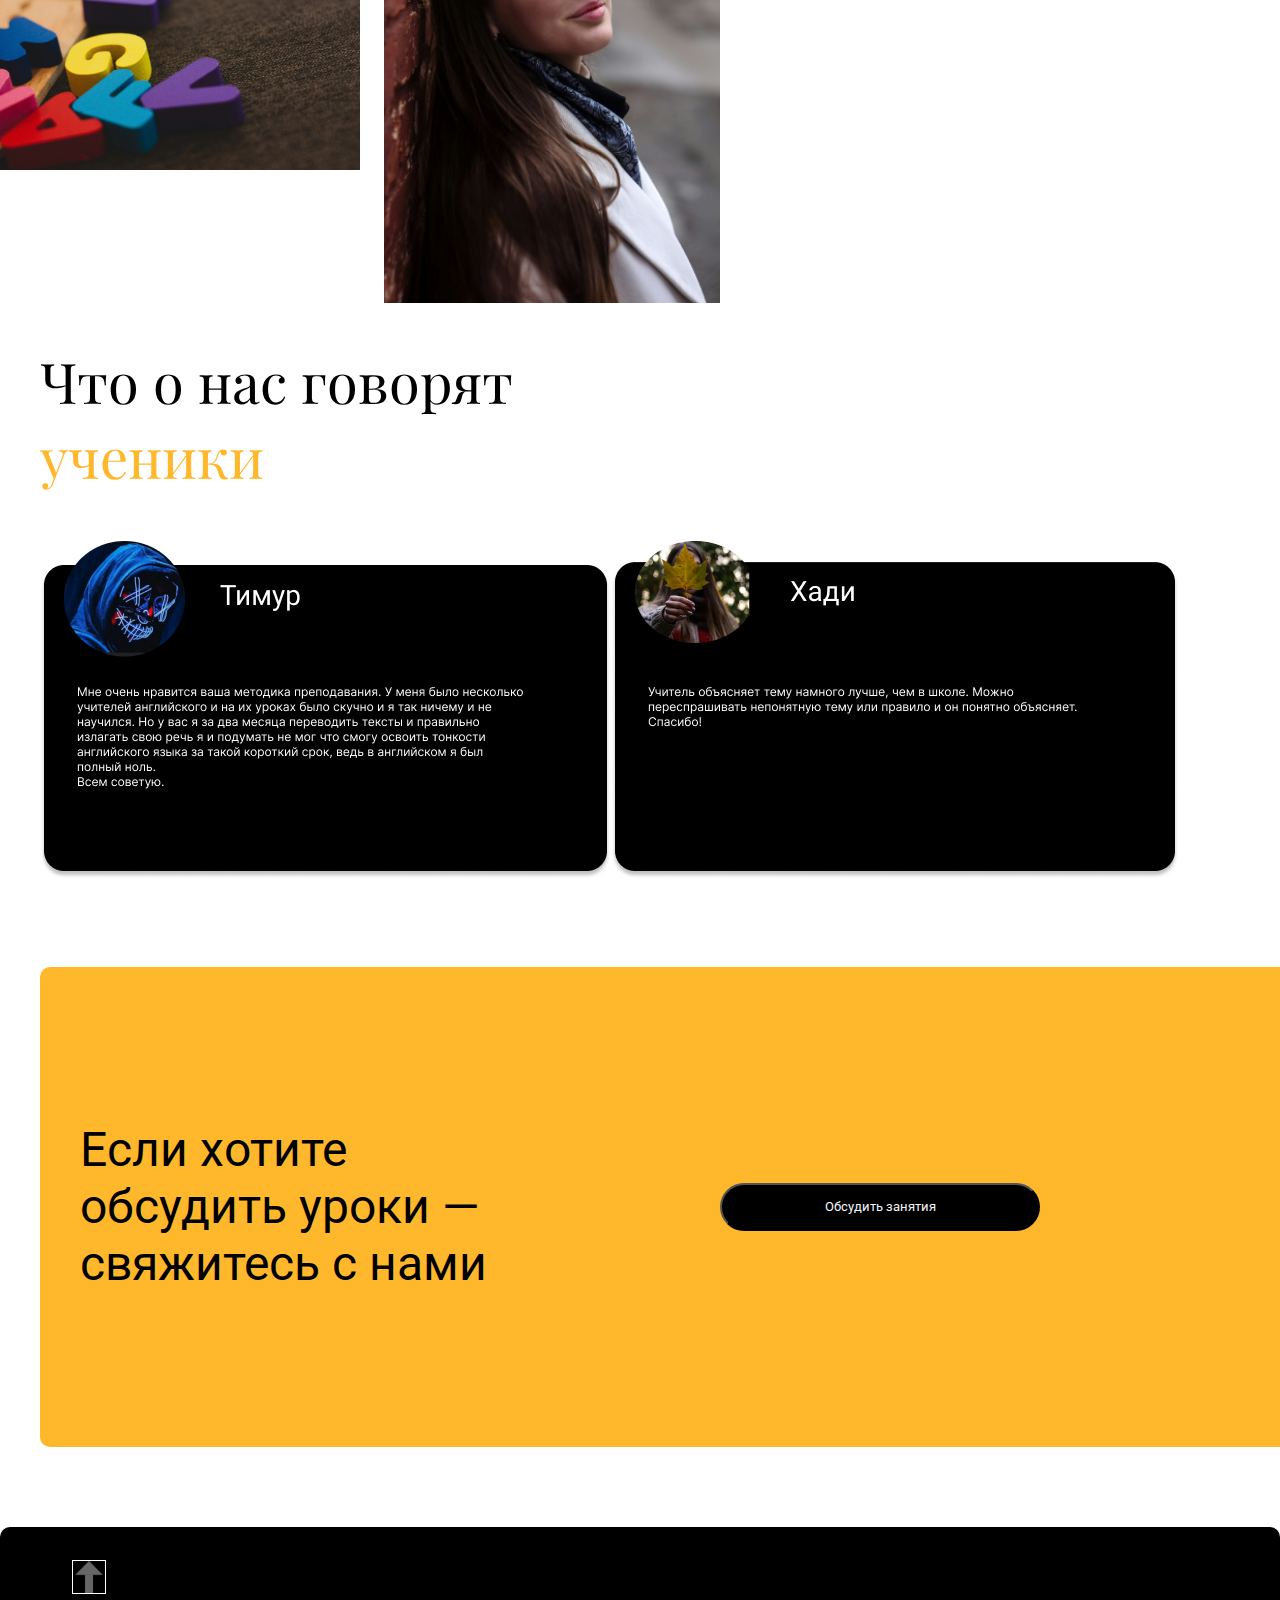
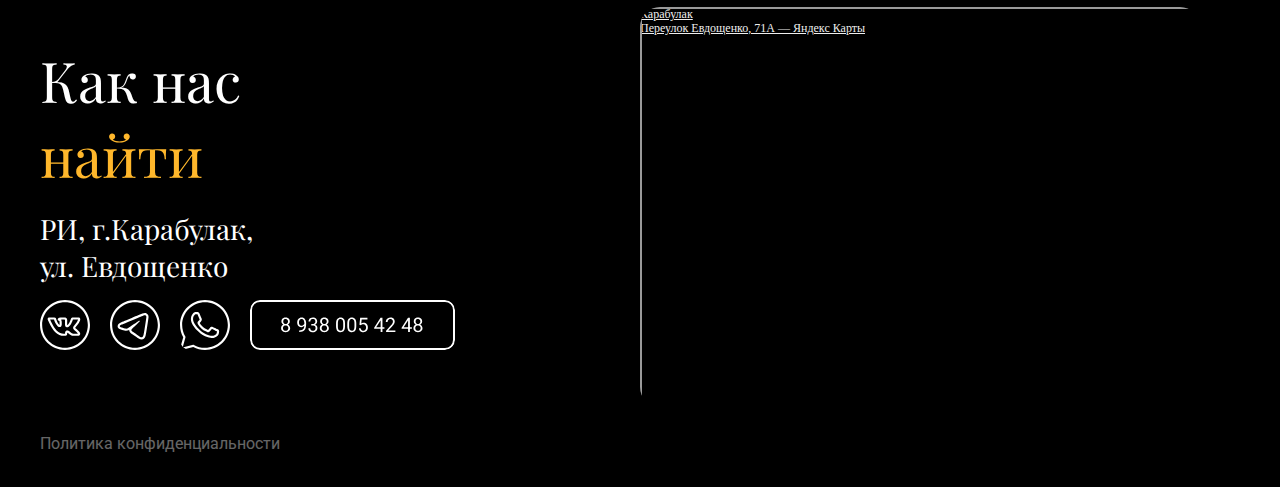
==== commit 11f1109f: "test" ====
--- a/indexChildren.html
+++ b/indexChildren.html
@@ -67,7 +67,7 @@
             </div>
             <div class="Wrap">
              <div class="WrapLeft">
-                 <h1 class="losung">Начинаем учебу рано</h1>
+                 <h1 class="losung">Начинаем учебу<br>рано</h1>
                  <div class="WrapLeftBut">
                     <a class="WrapLeftButton" href="https://t.me/DesharOnline"><button class="WrapLeftButton">Записаться на урок</button></a>
                  </div>
--- a/indexChildren.css
+++ b/indexChildren.css
@@ -61,12 +61,12 @@
         
         .WrapLeftButton {
           background-color: #000000;
-    font-family: "Roboto", sans-serif;
-    width: 20rem;
-    height: 3rem;
-    color: #fff;
-    font-size: 0.8rem;
-    border-radius:  50px;
+          font-family: "Roboto", sans-serif;
+          width: 20rem;
+          height: 3rem;
+          color: #fff;
+          font-size: 0.8rem;
+          border-radius:  50px;
     
     
    }
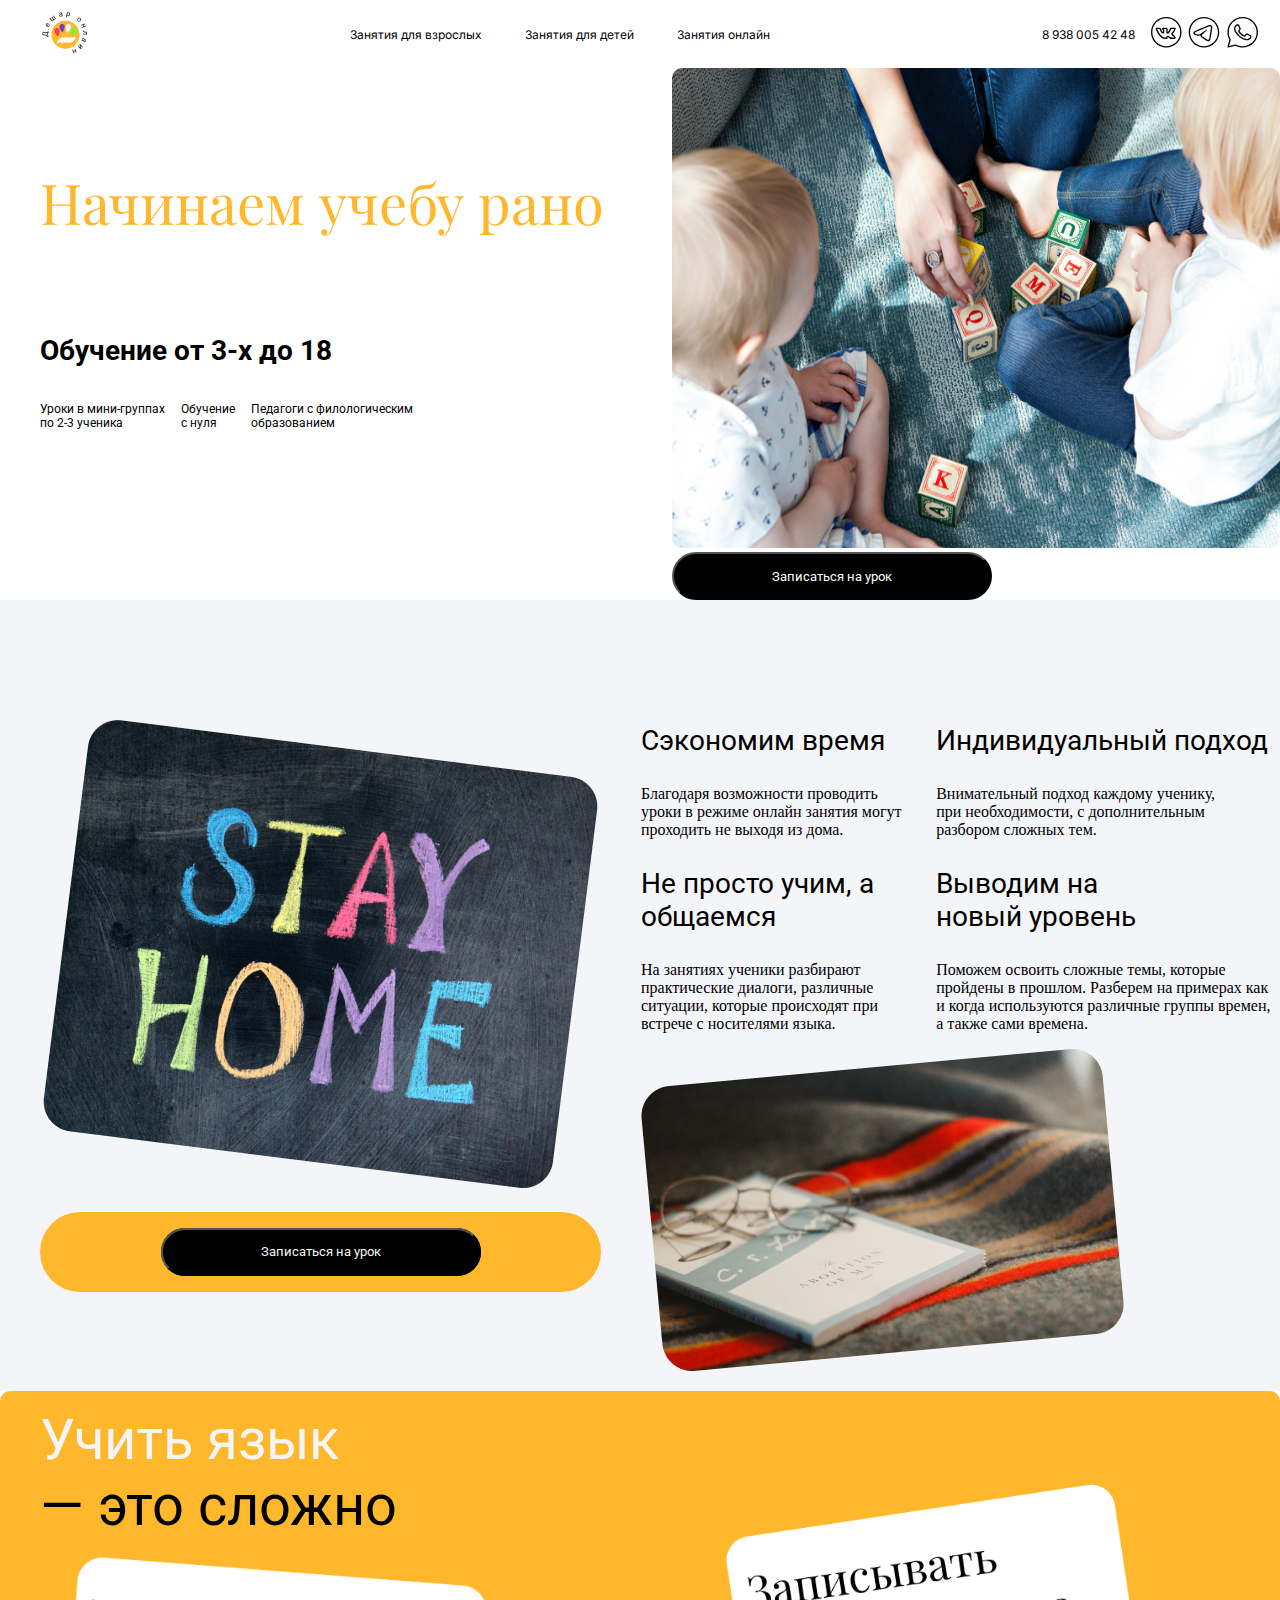
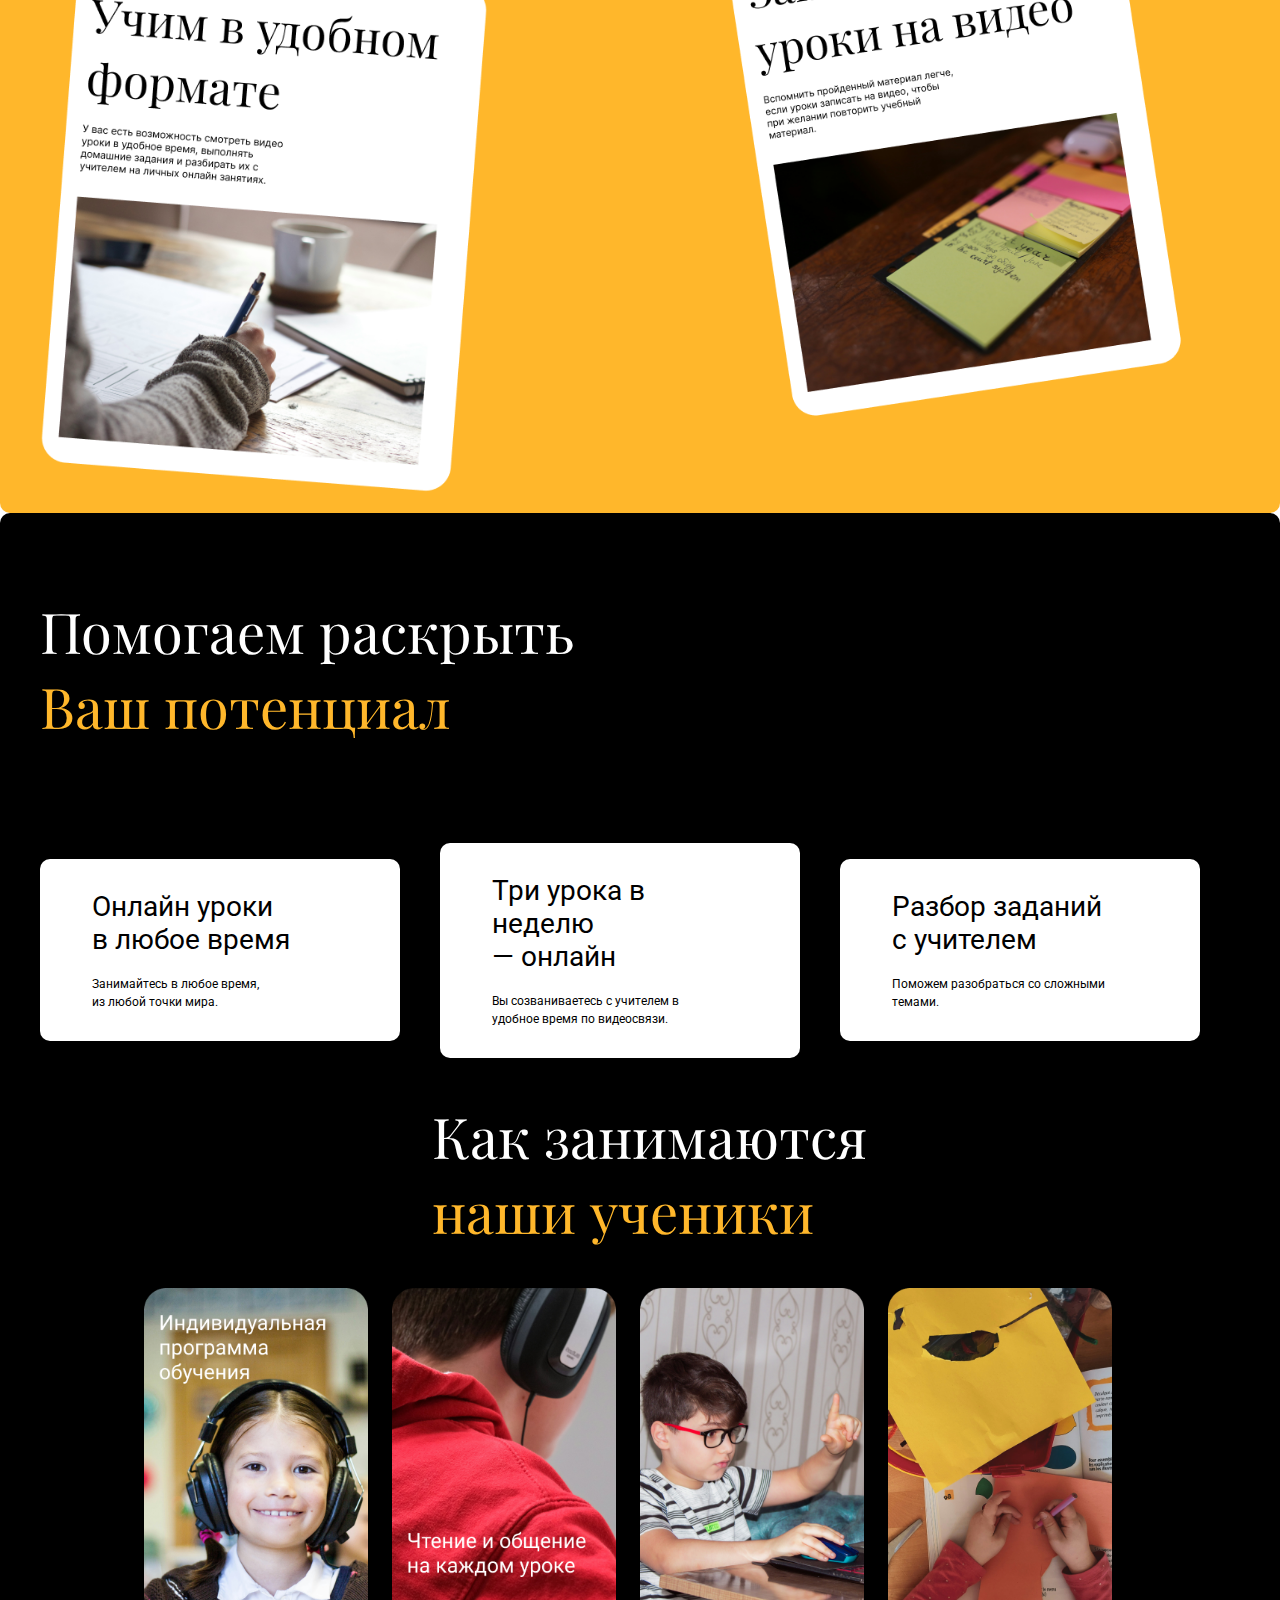
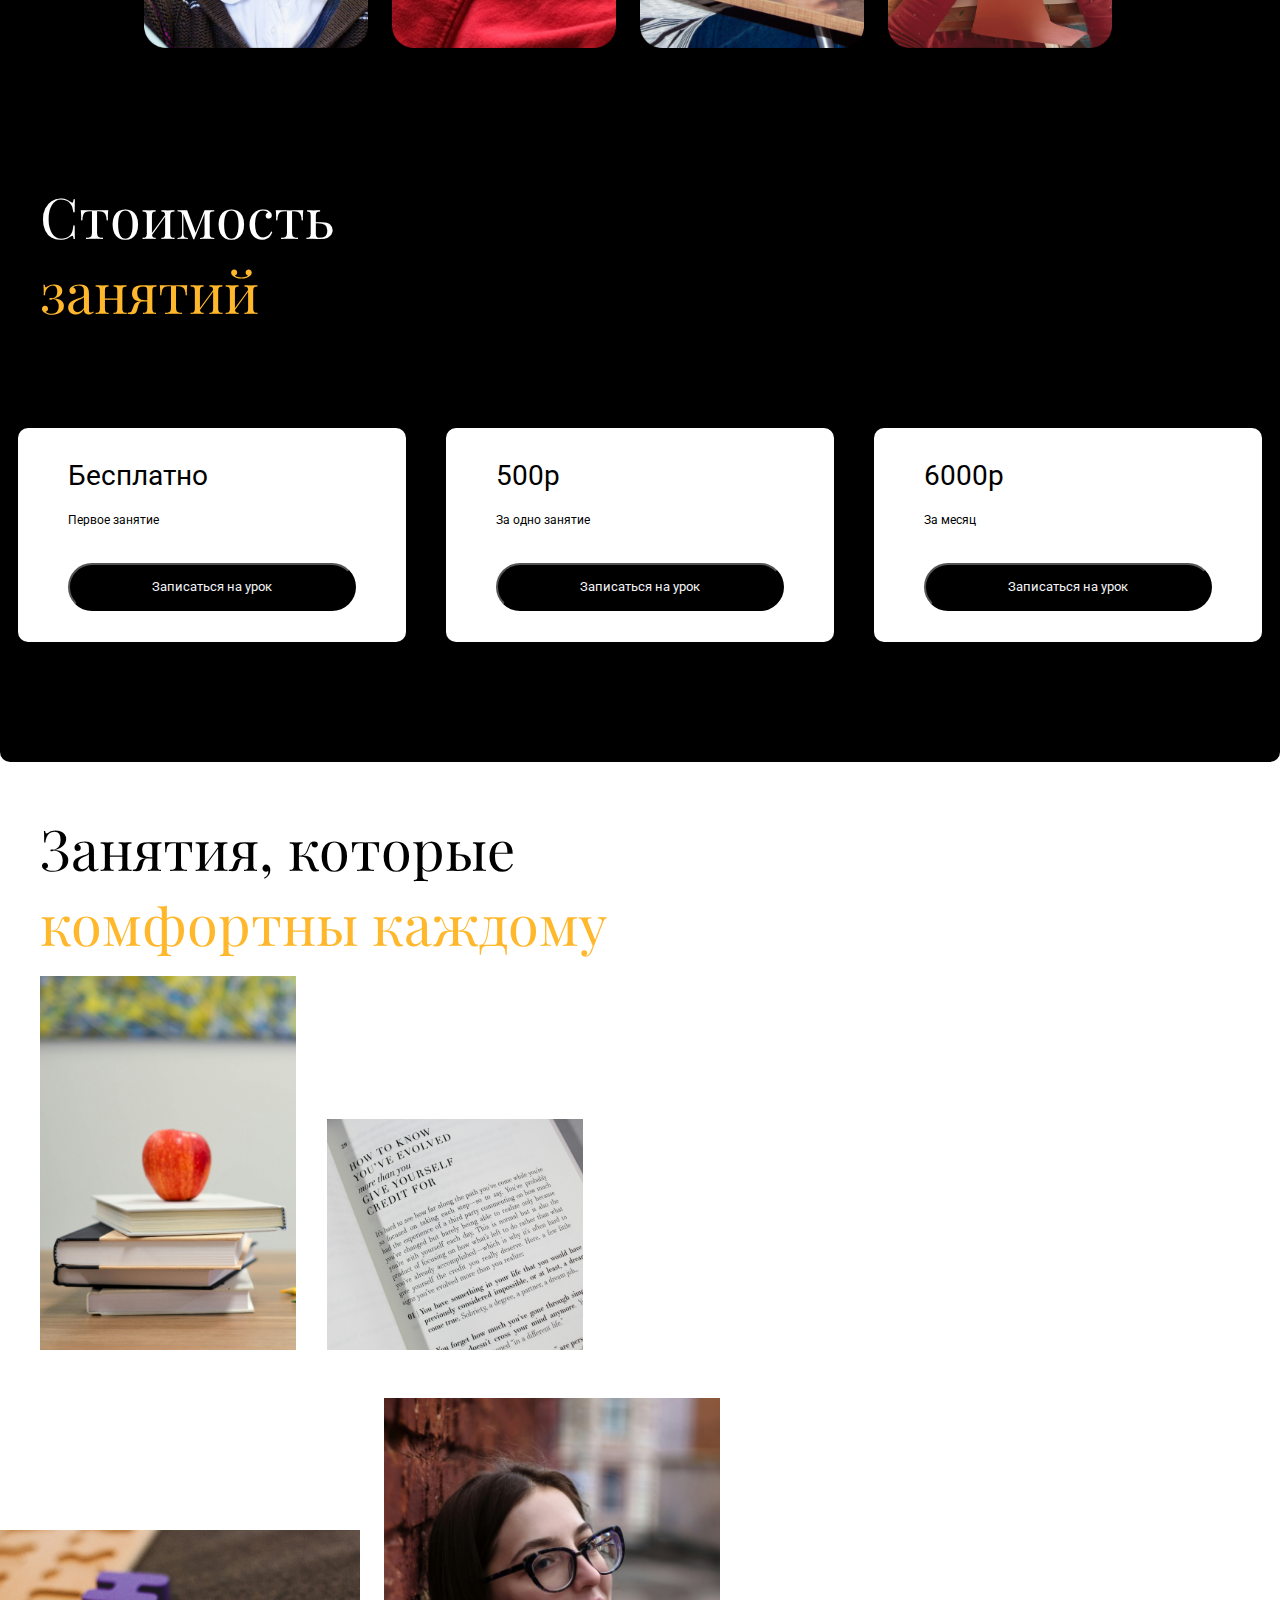
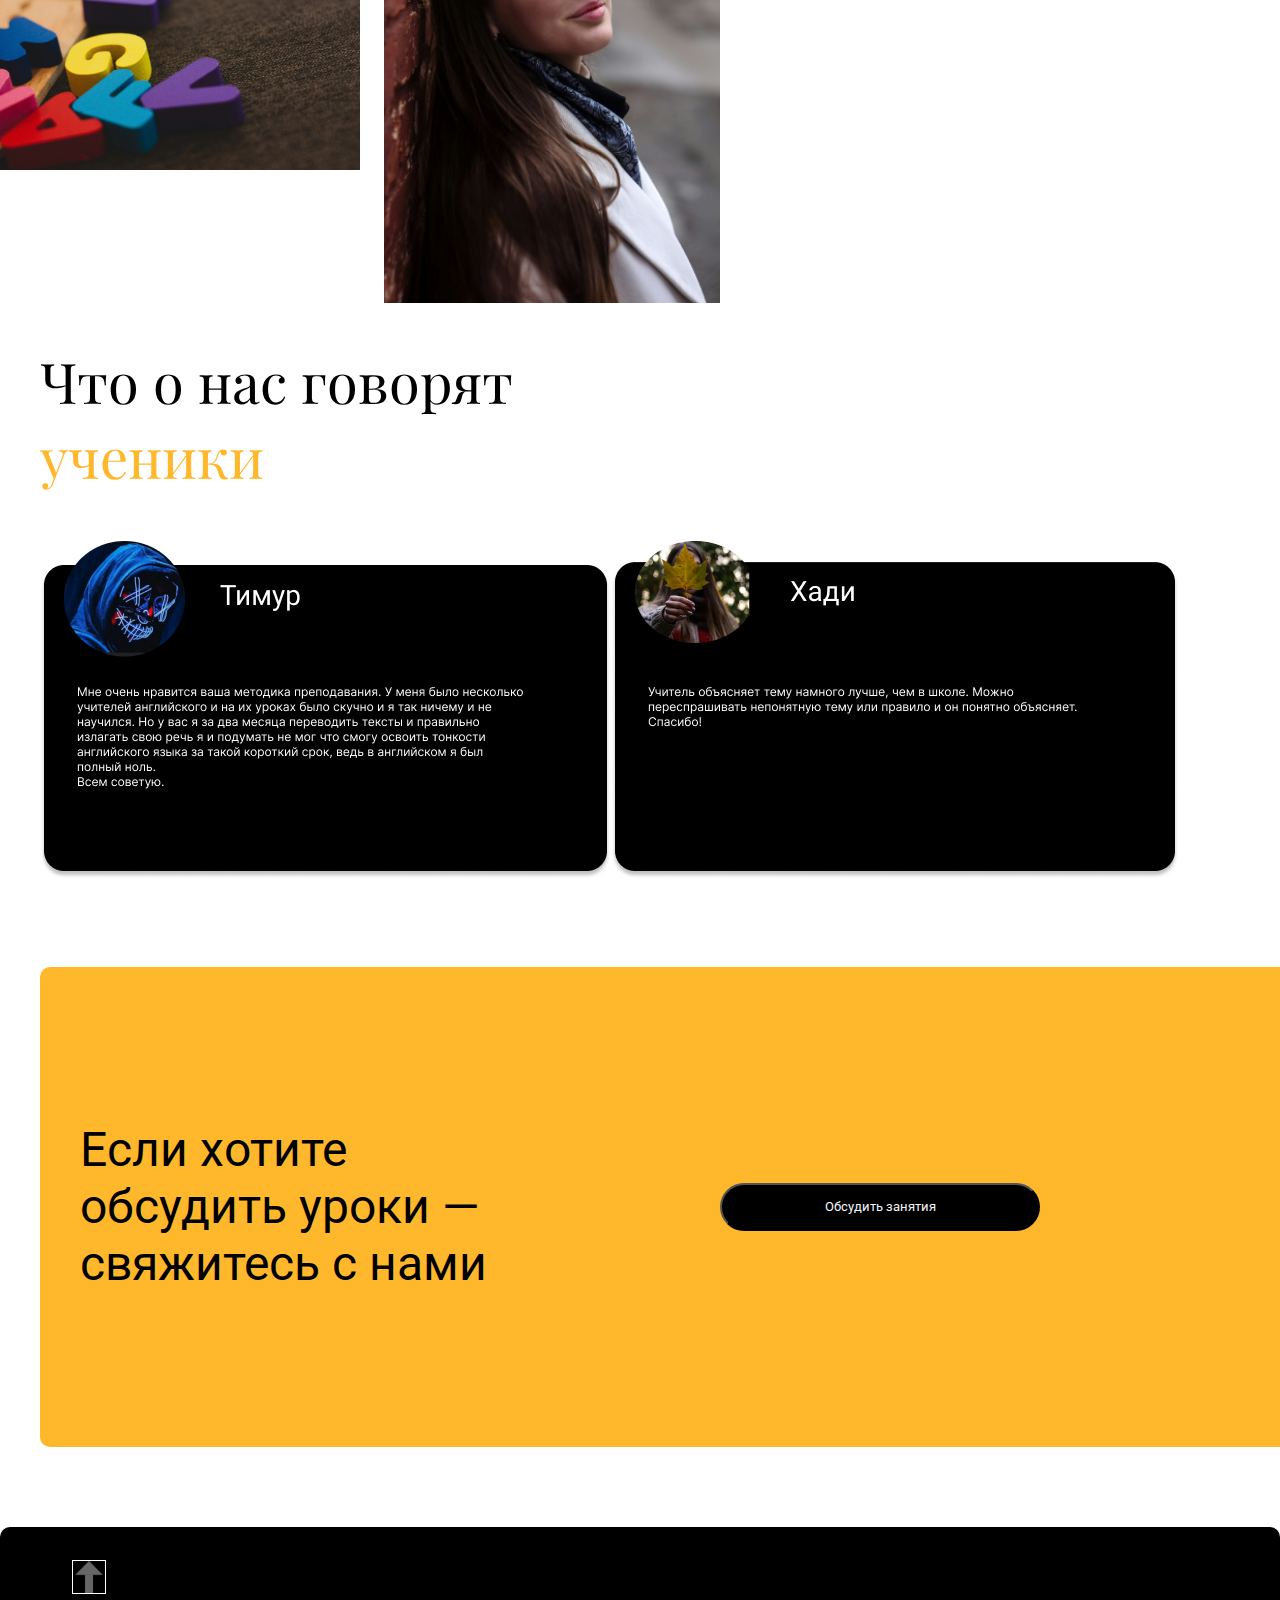
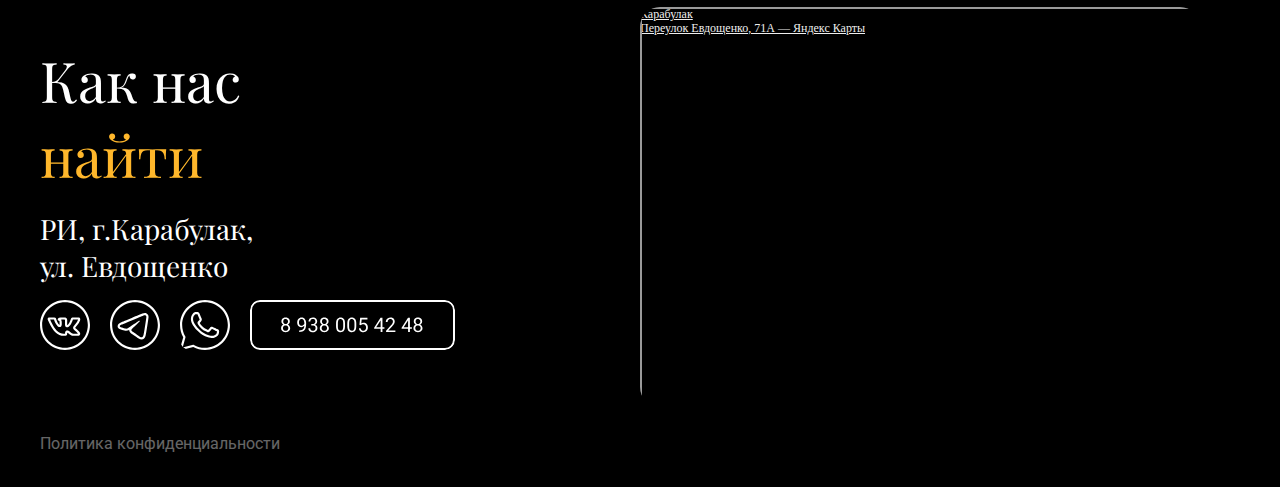
==== commit 00f0dd0f: "test" ====
--- a/indexChildren.html
+++ b/indexChildren.html
@@ -67,7 +67,7 @@
             </div>
             <div class="Wrap">
              <div class="WrapLeft">
-                 <h1 class="losung">Начинаем учебу<br>рано</h1>
+                 <h1 class="losung">Начинаем учебу рано</h1>
                  <div class="WrapLeftBut">
                     <a class="WrapLeftButton" href="https://t.me/DesharOnline"><button class="WrapLeftButton">Записаться на урок</button></a>
                  </div>
--- a/indexChildren.css
+++ b/indexChildren.css
@@ -61,12 +61,12 @@
         
         .WrapLeftButton {
           background-color: #000000;
-          font-family: "Roboto", sans-serif;
-          width: 20rem;
-          height: 3rem;
-          color: #fff;
-          font-size: 0.8rem;
-          border-radius:  50px;
+    font-family: "Roboto", sans-serif;
+    width: 20rem;
+    height: 3rem;
+    color: #fff;
+    font-size: 0.8rem;
+    border-radius:  50px;
     
     
    }
